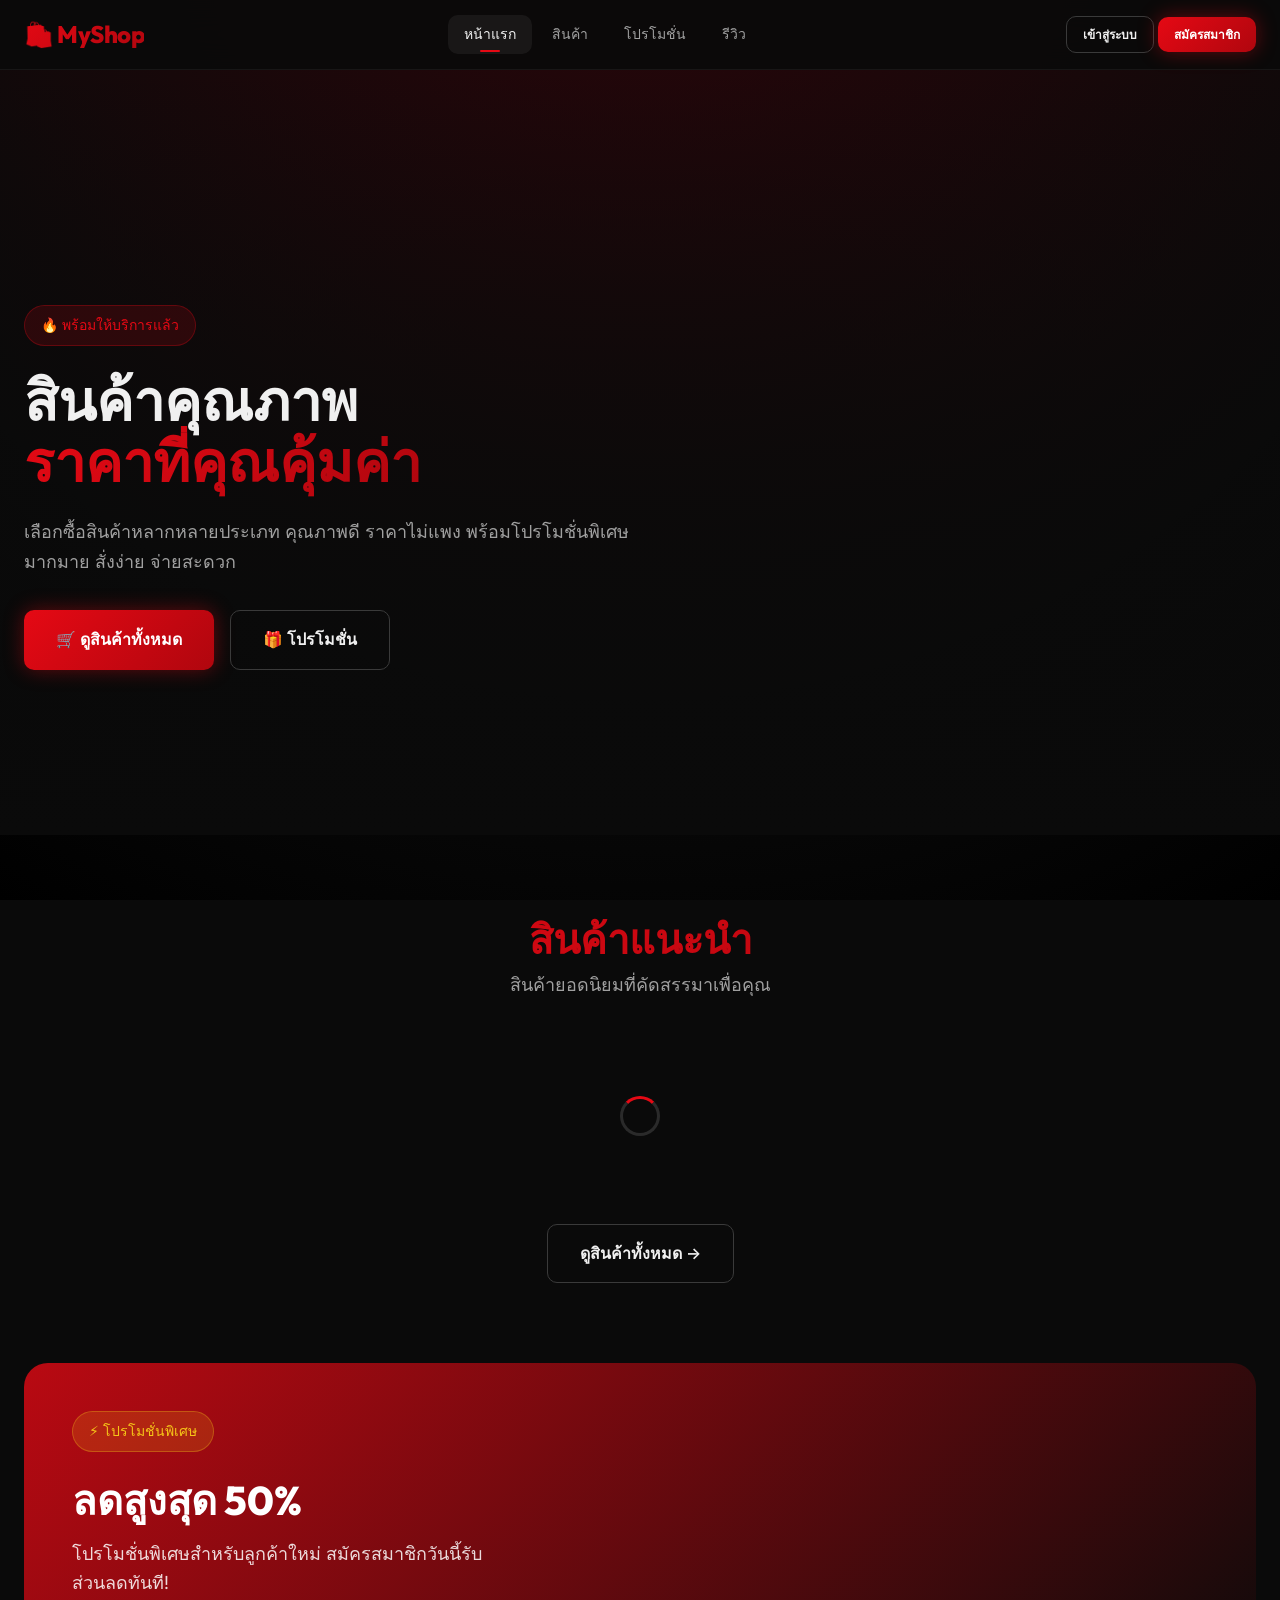
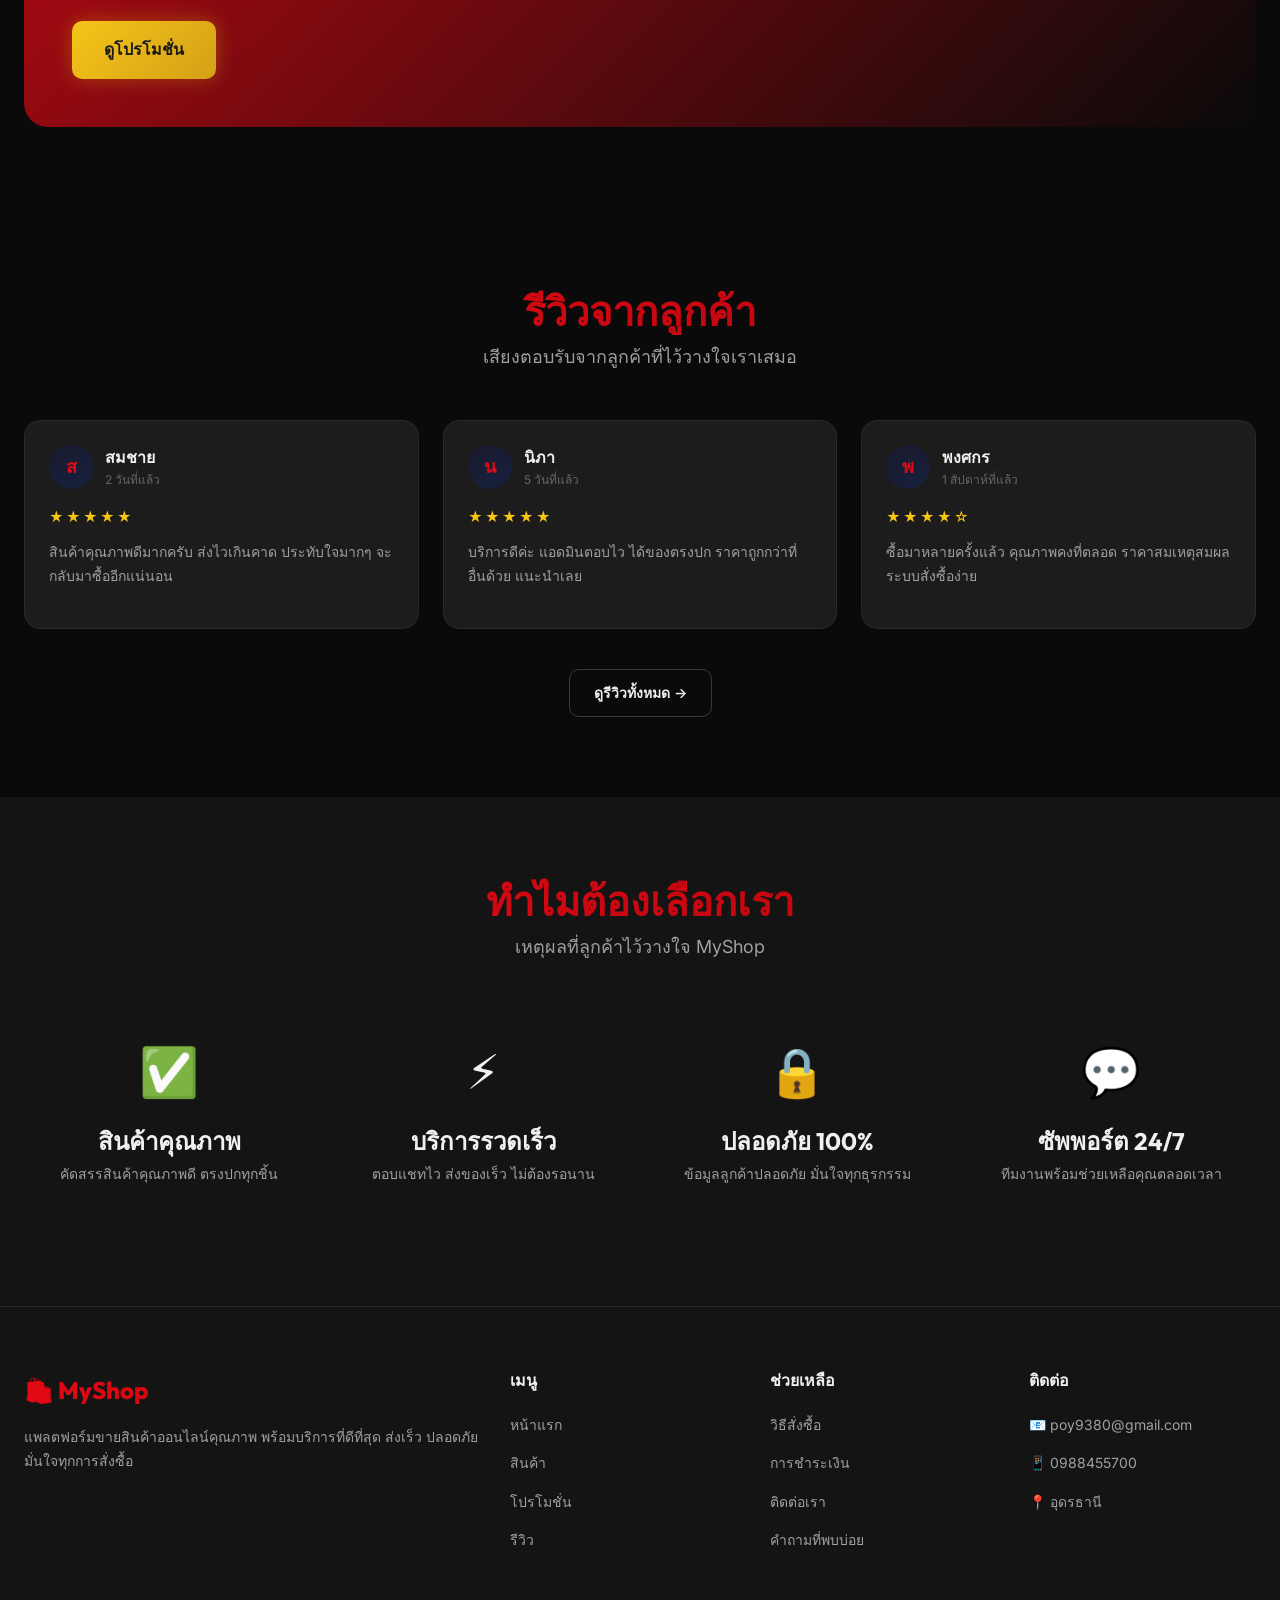
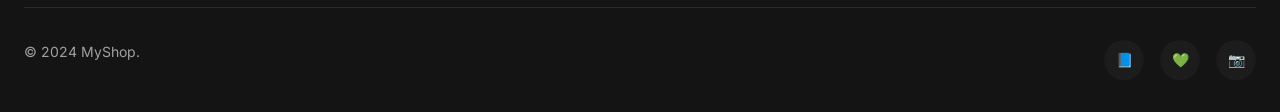
==== index.html @ 0abebddc "Add files via upload" ====
<!DOCTYPE html>
<html lang="th">

<head>
    <meta charset="UTF-8">
    <meta name="viewport" content="width=device-width, initial-scale=1.0">
    <meta name="description" content="MyShop - แพลตฟอร์มขายสินค้าออนไลน์คุณภาพ พร้อมบริการที่ดีที่สุด">
    <title>MyShop — หน้าแรก</title>
    <link rel="stylesheet" href="/css/variables.css">
    <link rel="stylesheet" href="/css/base.css">
    <link rel="stylesheet" href="/css/components.css">
    <link rel="icon"
        href="data:image/svg+xml,<svg xmlns='http://www.w3.org/2000/svg' viewBox='0 0 100 100'><text y='.9em' font-size='90'>🛍️</text></svg>">
</head>

<body>
    <div id="header-placeholder"></div>

    <main class="page-content">
        <!-- Hero Section -->
        <section class="hero">
            <div class="hero-bg">
                <img src="/images/hero-banner.webp" alt="Hero Banner" onerror="this.style.display='none'">
            </div>
            <div class="container">
                <div class="hero-content">
                    <div class="hero-badge">🔥 พร้อมให้บริการแล้ว</div>
                    <h1 class="hero-title">
                        สินค้าคุณภาพ<br>
                        <span>ราคาที่คุณคุ้มค่า</span>
                    </h1>
                    <p class="hero-description">
                        เลือกซื้อสินค้าหลากหลายประเภท คุณภาพดี ราคาไม่แพง พร้อมโปรโมชั่นพิเศษมากมาย สั่งง่าย จ่ายสะดวก
                    </p>
                    <div class="hero-actions">
                        <a href="/pages/products.html" class="btn btn-primary btn-lg">🛒 ดูสินค้าทั้งหมด</a>
                        <a href="/pages/promotions.html" class="btn btn-secondary btn-lg">🎁 โปรโมชั่น</a>
                    </div>
                </div>
            </div>
        </section>

        <!-- Featured Products -->
        <section class="section">
            <div class="container">
                <div class="text-center fade-in">
                    <h2 class="section-title">สินค้าแนะนำ</h2>
                    <p class="section-subtitle">สินค้ายอดนิยมที่คัดสรรมาเพื่อคุณ</p>
                </div>
                <div class="grid grid-3 fade-in" id="featured-products">
                    <div class="loader" style="grid-column: 1 / -1;">
                        <div class="spinner"></div>
                    </div>
                </div>
                <div class="text-center fade-in" style="margin-top: var(--space-10);">
                    <a href="/pages/products.html" class="btn btn-secondary btn-lg">ดูสินค้าทั้งหมด →</a>
                </div>
            </div>
        </section>

        <!-- Promo Banner -->
        <section class="section" style="padding-top: 0;">
            <div class="container fade-in">
                <div class="promo-banner">
                    <div class="promo-banner-bg">
                        <img src="/images/promo-banner.webp" alt="Promotion" onerror="this.style.display='none'">
                    </div>
                    <div class="promo-banner-content">
                        <div class="hero-badge"
                            style="background: rgba(245,197,24,0.15); border-color: rgba(245,197,24,0.3); color: var(--color-secondary);">
                            ⚡ โปรโมชั่นพิเศษ</div>
                        <h2 class="promo-banner-title">ลดสูงสุด 50%</h2>
                        <p class="promo-banner-text">โปรโมชั่นพิเศษสำหรับลูกค้าใหม่ สมัครสมาชิกวันนี้รับส่วนลดทันที!</p>
                        <a href="/pages/promotions.html" class="btn btn-gold btn-lg">ดูโปรโมชั่น</a>
                    </div>
                </div>
            </div>
        </section>

        <!-- Reviews Preview -->
        <section class="section">
            <div class="container">
                <div class="text-center fade-in">
                    <h2 class="section-title">รีวิวจากลูกค้า</h2>
                    <p class="section-subtitle">เสียงตอบรับจากลูกค้าที่ไว้วางใจเราเสมอ</p>
                </div>
                <div class="grid grid-3 fade-in">
                    <div class="review-card">
                        <div class="review-card-header">
                            <div class="review-card-avatar">ส</div>
                            <div>
                                <div class="review-card-name">สมชาย</div>
                                <div class="review-card-date">2 วันที่แล้ว</div>
                            </div>
                        </div>
                        <div class="review-card-stars">★★★★★</div>
                        <p class="review-card-text">สินค้าคุณภาพดีมากครับ ส่งไวเกินคาด ประทับใจมากๆ
                            จะกลับมาซื้ออีกแน่นอน</p>
                    </div>
                    <div class="review-card">
                        <div class="review-card-header">
                            <div class="review-card-avatar">น</div>
                            <div>
                                <div class="review-card-name">นิภา</div>
                                <div class="review-card-date">5 วันที่แล้ว</div>
                            </div>
                        </div>
                        <div class="review-card-stars">★★★★★</div>
                        <p class="review-card-text">บริการดีค่ะ แอดมินตอบไว ได้ของตรงปก ราคาถูกกว่าที่อื่นด้วย แนะนำเลย
                        </p>
                    </div>
                    <div class="review-card">
                        <div class="review-card-header">
                            <div class="review-card-avatar">พ</div>
                            <div>
                                <div class="review-card-name">พงศกร</div>
                                <div class="review-card-date">1 สัปดาห์ที่แล้ว</div>
                            </div>
                        </div>
                        <div class="review-card-stars">★★★★☆</div>
                        <p class="review-card-text">ซื้อมาหลายครั้งแล้ว คุณภาพคงที่ตลอด ราคาสมเหตุสมผล ระบบสั่งซื้อง่าย
                        </p>
                    </div>
                </div>
                <div class="text-center fade-in" style="margin-top: var(--space-10);">
                    <a href="/pages/reviews.html" class="btn btn-secondary">ดูรีวิวทั้งหมด →</a>
                </div>
            </div>
        </section>

        <!-- Features -->
        <section class="section" style="background: var(--color-bg-secondary);">
            <div class="container">
                <div class="text-center fade-in">
                    <h2 class="section-title">ทำไมต้องเลือกเรา</h2>
                    <p class="section-subtitle">เหตุผลที่ลูกค้าไว้วางใจ MyShop</p>
                </div>
                <div class="grid grid-4 fade-in">
                    <div style="text-align:center;padding:var(--space-6);">
                        <div style="font-size:48px;margin-bottom:var(--space-4);">✅</div>
                        <h4 style="margin-bottom:var(--space-2);">สินค้าคุณภาพ</h4>
                        <p style="font-size:var(--text-sm);">คัดสรรสินค้าคุณภาพดี ตรงปกทุกชิ้น</p>
                    </div>
                    <div style="text-align:center;padding:var(--space-6);">
                        <div style="font-size:48px;margin-bottom:var(--space-4);">⚡</div>
                        <h4 style="margin-bottom:var(--space-2);">บริการรวดเร็ว</h4>
                        <p style="font-size:var(--text-sm);">ตอบแชทไว ส่งของเร็ว ไม่ต้องรอนาน</p>
                    </div>
                    <div style="text-align:center;padding:var(--space-6);">
                        <div style="font-size:48px;margin-bottom:var(--space-4);">🔒</div>
                        <h4 style="margin-bottom:var(--space-2);">ปลอดภัย 100%</h4>
                        <p style="font-size:var(--text-sm);">ข้อมูลลูกค้าปลอดภัย มั่นใจทุกธุรกรรม</p>
                    </div>
                    <div style="text-align:center;padding:var(--space-6);">
                        <div style="font-size:48px;margin-bottom:var(--space-4);">💬</div>
                        <h4 style="margin-bottom:var(--space-2);">ซัพพอร์ต 24/7</h4>
                        <p style="font-size:var(--text-sm);">ทีมงานพร้อมช่วยเหลือคุณตลอดเวลา</p>
                    </div>
                </div>
            </div>
        </section>
    </main>

    <div id="footer-placeholder"></div>

    <!-- Firebase SDK -->
    <script src="https://www.gstatic.com/firebasejs/9.23.0/firebase-app-compat.js"></script>
    <script src="https://www.gstatic.com/firebasejs/9.23.0/firebase-auth-compat.js"></script>
    <script src="https://www.gstatic.com/firebasejs/9.23.0/firebase-firestore-compat.js"></script>

    <!-- App Scripts -->
    <script src="/js/firebase-config.js"></script>
    <script src="/js/main.js"></script>
    <script src="/js/auth.js"></script>
    <script src="/js/products.js"></script>
</body>

</html>
---- css/variables.css ----
/* ===== Design Tokens — Netflix-inspired Dark/Red Theme ===== */
:root {
    /* Primary Colors */
    --color-bg: #0a0a0a;
    --color-bg-secondary: #141414;
    --color-bg-card: #1a1a2e;
    --color-bg-card-hover: #222244;
    --color-surface: #1c1c1c;
    --color-surface-elevated: #252525;
    --color-border: #2a2a2a;
    --color-border-light: #3a3a3a;

    /* Accent Colors */
    --color-primary: #e50914;
    --color-primary-hover: #ff1a25;
    --color-primary-dark: #b0060e;
    --color-secondary: #f5c518;
    --color-secondary-hover: #ffd633;
    --color-accent: #00d4ff;
    --color-accent-hover: #33ddff;
    --color-success: #2ecc71;
    --color-warning: #f39c12;
    --color-danger: #e74c3c;
    --color-info: #3498db;

    /* Text Colors */
    --color-text: #f0f0f0;
    --color-text-secondary: #a0a0a0;
    --color-text-muted: #666;
    --color-text-on-primary: #ffffff;

    /* Backgrounds */
    --bg-cinematic: radial-gradient(circle at 50% -20%, #2b050a 0%, #0a0a0a 70%, #000000 100%);
    --bg-glass: rgba(20, 20, 20, 0.85);

    /* Gradients */
    --gradient-primary: linear-gradient(135deg, #e50914 0%, #b0060e 100%);
    --gradient-hero: linear-gradient(180deg, rgba(10, 10, 10, 0) 0%, rgba(10, 10, 10, 0.8) 60%, #0a0a0a 100%);
    --gradient-card: linear-gradient(145deg, #1a1a2e 0%, #16213e 100%);
    --gradient-gold: linear-gradient(135deg, #f5c518 0%, #d4a017 100%);
    --gradient-accent: linear-gradient(135deg, #00d4ff 0%, #0099cc 100%);
    --gradient-dark-overlay: linear-gradient(180deg, transparent 0%, rgba(0, 0, 0, 0.9) 100%);

    /* Typography */
    --font-primary: 'Inter', 'Segoe UI', system-ui, -apple-system, sans-serif;
    --font-display: 'Outfit', 'Inter', sans-serif;
    --font-mono: 'JetBrains Mono', 'Fira Code', monospace;

    --text-xs: 0.75rem;
    --text-sm: 0.875rem;
    --text-base: 1rem;
    --text-lg: 1.125rem;
    --text-xl: 1.25rem;
    --text-2xl: 1.5rem;
    --text-3xl: 2rem;
    --text-4xl: 2.5rem;
    --text-5xl: 3.5rem;

    --font-light: 300;
    --font-regular: 400;
    --font-medium: 500;
    --font-semibold: 600;
    --font-bold: 700;
    --font-extrabold: 800;

    /* Spacing */
    --space-1: 0.25rem;
    --space-2: 0.5rem;
    --space-3: 0.75rem;
    --space-4: 1rem;
    --space-5: 1.25rem;
    --space-6: 1.5rem;
    --space-8: 2rem;
    --space-10: 2.5rem;
    --space-12: 3rem;
    --space-16: 4rem;
    --space-20: 5rem;
    --space-24: 6rem;

    /* Border Radius */
    --radius-sm: 6px;
    --radius-md: 10px;
    --radius-lg: 16px;
    --radius-xl: 24px;
    --radius-full: 50%;
    --radius-pill: 9999px;

    /* Shadows */
    --shadow-sm: 0 2px 4px rgba(0, 0, 0, 0.3);
    --shadow-md: 0 4px 12px rgba(0, 0, 0, 0.4);
    --shadow-lg: 0 8px 30px rgba(0, 0, 0, 0.5);
    --shadow-xl: 0 12px 50px rgba(0, 0, 0, 0.6);
    --shadow-glow-red: 0 0 20px rgba(229, 9, 20, 0.4);
    --shadow-glow-gold: 0 0 20px rgba(245, 197, 24, 0.3);
    --shadow-glow-accent: 0 0 20px rgba(0, 212, 255, 0.3);
    --shadow-card: 0 4px 20px rgba(0, 0, 0, 0.4), 0 0 0 1px rgba(255, 255, 255, 0.05);

    /* Transitions */
    --transition-fast: 150ms ease;
    --transition-base: 250ms ease;
    --transition-slow: 400ms ease;
    --transition-spring: 300ms cubic-bezier(0.34, 1.56, 0.64, 1);

    /* Z-index */
    --z-dropdown: 100;
    --z-header: 200;
    --z-modal-backdrop: 300;
    --z-modal: 400;
    --z-toast: 500;

    /* Container */
    --container-max: 1280px;
    --container-padding: var(--space-6);

    /* Header */
    --header-height: 70px;
}
---- css/base.css ----
/* ===== Google Fonts ===== */
@import url('https://fonts.googleapis.com/css2?family=Inter:wght@300;400;500;600;700;800&family=Outfit:wght@400;500;600;700;800&display=swap');

/* ===== CSS Reset ===== */
*,
*::before,
*::after {
    margin: 0;
    padding: 0;
    box-sizing: border-box;
}

html {
    scroll-behavior: smooth;
    -webkit-text-size-adjust: 100%;
}

body {
    font-family: var(--font-primary);
    font-size: var(--text-base);
    font-weight: var(--font-regular);
    line-height: 1.6;
    color: var(--color-text);
    background-color: var(--color-bg);
    background-image: var(--bg-cinematic);
    background-attachment: fixed;
    background-size: cover;
    background-repeat: no-repeat;
    min-height: 100vh;
    overflow-x: hidden;
    -webkit-font-smoothing: antialiased;
    -moz-osx-font-smoothing: grayscale;
}

/* ===== Typography ===== */
h1,
h2,
h3,
h4,
h5,
h6 {
    font-family: var(--font-display);
    font-weight: var(--font-bold);
    line-height: 1.2;
    color: var(--color-text);
}

h1 {
    font-size: var(--text-5xl);
}

h2 {
    font-size: var(--text-4xl);
}

h3 {
    font-size: var(--text-3xl);
}

h4 {
    font-size: var(--text-2xl);
}

h5 {
    font-size: var(--text-xl);
}

h6 {
    font-size: var(--text-lg);
}

p {
    margin-bottom: var(--space-4);
    color: var(--color-text-secondary);
}

a {
    color: var(--color-primary);
    text-decoration: none;
    transition: color var(--transition-fast);
}

a:hover {
    color: var(--color-primary-hover);
}

img {
    max-width: 100%;
    height: auto;
    display: block;
}

ul,
ol {
    list-style: none;
}

button,
input,
select,
textarea {
    font-family: inherit;
    font-size: inherit;
    color: inherit;
    outline: none;
}

button {
    cursor: pointer;
    border: none;
    background: none;
}

/* ===== Container ===== */
.container {
    width: 100%;
    max-width: var(--container-max);
    margin: 0 auto;
    padding: 0 var(--container-padding);
}

/* ===== Grid ===== */
.grid {
    display: grid;
    gap: var(--space-6);
}

.grid-2 {
    grid-template-columns: repeat(2, 1fr);
}

.grid-3 {
    grid-template-columns: repeat(3, 1fr);
}

.grid-4 {
    grid-template-columns: repeat(4, 1fr);
}

/* ===== Flex ===== */
.flex {
    display: flex;
}

.flex-col {
    flex-direction: column;
}

.flex-wrap {
    flex-wrap: wrap;
}

.items-center {
    align-items: center;
}

.justify-center {
    justify-content: center;
}

.justify-between {
    justify-content: space-between;
}

.gap-2 {
    gap: var(--space-2);
}

.gap-4 {
    gap: var(--space-4);
}

.gap-6 {
    gap: var(--space-6);
}

.gap-8 {
    gap: var(--space-8);
}

/* ===== Section ===== */
.section {
    padding: var(--space-20) 0;
}

.section-title {
    font-size: var(--text-4xl);
    font-weight: var(--font-extrabold);
    margin-bottom: var(--space-2);
    background: var(--gradient-primary);
    -webkit-background-clip: text;
    -webkit-text-fill-color: transparent;
    background-clip: text;
}

.section-subtitle {
    font-size: var(--text-lg);
    color: var(--color-text-secondary);
    margin-bottom: var(--space-12);
}

/* ===== Form Elements ===== */
.form-group {
    margin-bottom: var(--space-5);
}

.form-label {
    display: block;
    margin-bottom: var(--space-2);
    font-weight: var(--font-medium);
    color: var(--color-text-secondary);
    font-size: var(--text-sm);
    text-transform: uppercase;
    letter-spacing: 0.5px;
}

.form-input,
.form-textarea,
.form-select {
    width: 100%;
    padding: var(--space-3) var(--space-4);
    background: var(--color-surface);
    border: 1px solid var(--color-border);
    border-radius: var(--radius-md);
    color: var(--color-text);
    font-size: var(--text-base);
    transition: border-color var(--transition-fast), box-shadow var(--transition-fast);
}

.form-input:focus,
.form-textarea:focus,
.form-select:focus {
    border-color: var(--color-primary);
    box-shadow: 0 0 0 3px rgba(229, 9, 20, 0.15);
}

.form-input::placeholder,
.form-textarea::placeholder {
    color: var(--color-text-muted);
}

.form-textarea {
    min-height: 120px;
    resize: vertical;
}

/* ===== Modal ===== */
.modal-backdrop {
    position: fixed;
    top: 0;
    left: 0;
    width: 100%;
    height: 100%;
    background: rgba(0, 0, 0, 0.7);
    backdrop-filter: blur(5px);
    z-index: var(--z-modal-backdrop);
    opacity: 0;
    visibility: hidden;
    transition: opacity var(--transition-base), visibility var(--transition-base);
}

.modal-backdrop.active {
    opacity: 1;
    visibility: visible;
}

.modal {
    position: fixed;
    top: 50%;
    left: 50%;
    transform: translate(-50%, -50%) scale(0.9);
    background: var(--color-bg-secondary);
    border-radius: var(--radius-lg);
    border: 1px solid var(--color-border);
    padding: var(--space-8);
    z-index: var(--z-modal);
    width: 90%;
    max-width: 480px;
    max-height: 90vh;
    overflow-y: auto;
    opacity: 0;
    visibility: hidden;
    transition: opacity var(--transition-base), visibility var(--transition-base), transform var(--transition-spring);
}

.modal.active {
    opacity: 1;
    visibility: visible;
    transform: translate(-50%, -50%) scale(1);
}

.modal-header {
    display: flex;
    justify-content: space-between;
    align-items: center;
    margin-bottom: var(--space-6);
}

.modal-title {
    font-size: var(--text-2xl);
    font-weight: var(--font-bold);
}

.modal-close {
    width: 36px;
    height: 36px;
    display: flex;
    align-items: center;
    justify-content: center;
    border-radius: var(--radius-full);
    color: var(--color-text-secondary);
    transition: background var(--transition-fast), color var(--transition-fast);
    font-size: var(--text-xl);
}

.modal-close:hover {
    background: var(--color-surface);
    color: var(--color-text);
}

/* ===== Toast Notification ===== */
.toast-container {
    position: fixed;
    top: calc(var(--header-height) + var(--space-4));
    right: var(--space-4);
    z-index: var(--z-toast);
    display: flex;
    flex-direction: column;
    gap: var(--space-3);
}

.toast {
    padding: var(--space-4) var(--space-6);
    border-radius: var(--radius-md);
    background: var(--color-surface-elevated);
    border: 1px solid var(--color-border);
    color: var(--color-text);
    font-size: var(--text-sm);
    box-shadow: var(--shadow-lg);
    animation: toast-in 0.3s var(--transition-spring) forwards;
    min-width: 280px;
    max-width: 400px;
}

.toast.success {
    border-left: 4px solid var(--color-success);
}

.toast.error {
    border-left: 4px solid var(--color-danger);
}

.toast.warning {
    border-left: 4px solid var(--color-warning);
}

.toast.info {
    border-left: 4px solid var(--color-info);
}

.toast.removing {
    animation: toast-out 0.3s ease forwards;
}

@keyframes toast-in {
    from {
        opacity: 0;
        transform: translateX(100%);
    }

    to {
        opacity: 1;
        transform: translateX(0);
    }
}

@keyframes toast-out {
    from {
        opacity: 1;
        transform: translateX(0);
    }

    to {
        opacity: 0;
        transform: translateX(100%);
    }
}

/* ===== Scrollbar ===== */
::-webkit-scrollbar {
    width: 8px;
}

::-webkit-scrollbar-track {
    background: var(--color-bg);
}

::-webkit-scrollbar-thumb {
    background: var(--color-border-light);
    border-radius: var(--radius-pill);
}

::-webkit-scrollbar-thumb:hover {
    background: var(--color-text-muted);
}

/* ===== Loader ===== */
.loader {
    display: flex;
    align-items: center;
    justify-content: center;
    padding: var(--space-12);
}

.spinner {
    width: 40px;
    height: 40px;
    border: 3px solid var(--color-border);
    border-top-color: var(--color-primary);
    border-radius: 50%;
    animation: spin 0.8s linear infinite;
}

@keyframes spin {
    to {
        transform: rotate(360deg);
    }
}

/* ===== Animations ===== */
.fade-in {
    opacity: 0;
    transform: translateY(20px);
    transition: opacity 0.6s ease, transform 0.6s ease;
}

.fade-in.visible {
    opacity: 1;
    transform: translateY(0);
}

/* ===== Responsive ===== */
@media (max-width: 1024px) {
    .grid-4 {
        grid-template-columns: repeat(2, 1fr);
    }

    .grid-3 {
        grid-template-columns: repeat(2, 1fr);
    }

    h1 {
        font-size: var(--text-4xl);
    }

    h2 {
        font-size: var(--text-3xl);
    }
}

@media (max-width: 768px) {
    :root {
        --container-padding: var(--space-4);
        --header-height: 60px;
    }

    .grid-4,
    .grid-3,
    .grid-2 {
        grid-template-columns: 1fr;
    }

    h1 {
        font-size: var(--text-3xl);
    }

    h2 {
        font-size: var(--text-2xl);
    }

    .section {
        padding: var(--space-12) 0;
    }

    .section-title {
        font-size: var(--text-3xl);
    }
}

@media (max-width: 480px) {
    h1 {
        font-size: var(--text-2xl);
    }

    .modal {
        padding: var(--space-6);
    }
}

/* ===== Page Content Offset for Fixed Header ===== */
.page-content {
    padding-top: var(--header-height);
}

/* ===== Text Utilities ===== */
.text-center {
    text-align: center;
}

.text-primary {
    color: var(--color-primary);
}

.text-gold {
    color: var(--color-secondary);
}

.text-muted {
    color: var(--color-text-muted);
}

.text-sm {
    font-size: var(--text-sm);
}

/* ===== Visibility ===== */
.hidden {
    display: none !important;
}

.sr-only {
    position: absolute;
    width: 1px;
    height: 1px;
    padding: 0;
    margin: -1px;
    overflow: hidden;
    clip: rect(0, 0, 0, 0);
    border: 0;
}
---- css/components.css ----
/* ===== Header / Navbar ===== */
.header {
    position: fixed;
    top: 0;
    left: 0;
    right: 0;
    height: var(--header-height);
    background: rgba(10, 10, 10, 0.92);
    backdrop-filter: blur(20px);
    border-bottom: 1px solid rgba(255, 255, 255, 0.05);
    z-index: var(--z-header);
    transition: background var(--transition-base);
}

.header.scrolled {
    background: rgba(10, 10, 10, 0.98);
    box-shadow: var(--shadow-lg);
}

.header .container {
    display: flex;
    align-items: center;
    justify-content: space-between;
    height: 100%;
}

.header-logo {
    font-family: var(--font-display);
    font-size: var(--text-2xl);
    font-weight: var(--font-extrabold);
    background: var(--gradient-primary);
    -webkit-background-clip: text;
    -webkit-text-fill-color: transparent;
    background-clip: text;
    letter-spacing: -0.5px;
}

.header-nav {
    display: flex;
    align-items: center;
    gap: var(--space-1);
}

.header-nav a {
    position: relative;
    padding: var(--space-2) var(--space-4);
    color: var(--color-text-secondary);
    font-weight: var(--font-medium);
    font-size: var(--text-sm);
    border-radius: var(--radius-md);
    transition: color var(--transition-fast), background var(--transition-fast);
}

.header-nav a:hover,
.header-nav a.active {
    color: var(--color-text);
    background: rgba(255, 255, 255, 0.06);
}

.header-nav a.active::after {
    content: '';
    position: absolute;
    bottom: 2px;
    left: 50%;
    transform: translateX(-50%);
    width: 20px;
    height: 2px;
    background: var(--color-primary);
    border-radius: var(--radius-pill);
}

.header-actions {
    display: flex;
    align-items: center;
    gap: var(--space-3);
}

.header-user {
    display: flex;
    align-items: center;
    gap: var(--space-3);
    padding: var(--space-2) var(--space-3);
    border-radius: var(--radius-md);
    cursor: pointer;
    transition: background var(--transition-fast);
}

.header-user:hover {
    background: rgba(255, 255, 255, 0.06);
}

.header-user-avatar {
    width: 32px;
    height: 32px;
    border-radius: var(--radius-full);
    background: var(--gradient-primary);
    display: flex;
    align-items: center;
    justify-content: center;
    font-weight: var(--font-bold);
    font-size: var(--text-sm);
    color: white;
}

.header-user-name {
    font-size: var(--text-sm);
    font-weight: var(--font-medium);
    max-width: 120px;
    overflow: hidden;
    text-overflow: ellipsis;
    white-space: nowrap;
}

/* Mobile Nav Toggle */
.nav-toggle {
    display: none;
    flex-direction: column;
    gap: 5px;
    padding: var(--space-2);
    cursor: pointer;
}

.nav-toggle span {
    width: 24px;
    height: 2px;
    background: var(--color-text);
    border-radius: 2px;
    transition: transform var(--transition-base), opacity var(--transition-fast);
}

.nav-toggle.active span:nth-child(1) {
    transform: rotate(45deg) translate(5px, 5px);
}

.nav-toggle.active span:nth-child(2) {
    opacity: 0;
}

.nav-toggle.active span:nth-child(3) {
    transform: rotate(-45deg) translate(5px, -5px);
}

@media (max-width: 768px) {
    .nav-toggle {
        display: flex;
    }

    .header-nav {
        position: fixed;
        top: var(--header-height);
        left: 0;
        right: 0;
        background: rgba(10, 10, 10, 0.98);
        backdrop-filter: blur(20px);
        flex-direction: column;
        padding: var(--space-4);
        border-bottom: 1px solid var(--color-border);
        transform: translateY(-100%);
        opacity: 0;
        visibility: hidden;
        transition: transform var(--transition-base), opacity var(--transition-base), visibility var(--transition-base);
    }

    .header-nav.active {
        transform: translateY(0);
        opacity: 1;
        visibility: visible;
    }

    .header-nav a {
        width: 100%;
        padding: var(--space-3) var(--space-4);
        font-size: var(--text-base);
    }

    .header-user-name {
        display: none;
    }
}

/* ===== Buttons ===== */
.btn {
    display: inline-flex;
    align-items: center;
    justify-content: center;
    gap: var(--space-2);
    padding: var(--space-3) var(--space-6);
    font-weight: var(--font-semibold);
    font-size: var(--text-sm);
    border-radius: var(--radius-md);
    transition: all var(--transition-fast);
    white-space: nowrap;
    position: relative;
    overflow: hidden;
}

.btn::after {
    content: '';
    position: absolute;
    inset: 0;
    background: rgba(255, 255, 255, 0);
    transition: background var(--transition-fast);
}

.btn:hover::after {
    background: rgba(255, 255, 255, 0.1);
}

.btn:active {
    transform: scale(0.97);
}

.btn-primary {
    background: var(--gradient-primary);
    color: var(--color-text-on-primary);
    box-shadow: var(--shadow-glow-red);
}

.btn-primary:hover {
    box-shadow: 0 0 30px rgba(229, 9, 20, 0.6);
}

.btn-secondary {
    background: transparent;
    color: var(--color-text);
    border: 1px solid var(--color-border-light);
}

.btn-secondary:hover {
    border-color: var(--color-text-secondary);
}

.btn-gold {
    background: var(--gradient-gold);
    color: #1a1a1a;
    box-shadow: var(--shadow-glow-gold);
}

.btn-accent {
    background: var(--gradient-accent);
    color: #1a1a1a;
}

.btn-danger {
    background: var(--color-danger);
    color: white;
}

.btn-sm {
    padding: var(--space-2) var(--space-4);
    font-size: var(--text-xs);
}

.btn-lg {
    padding: var(--space-4) var(--space-8);
    font-size: var(--text-base);
}

.btn-block {
    width: 100%;
}

.btn:disabled {
    opacity: 0.5;
    cursor: not-allowed;
}

/* ===== Hero Section ===== */
.hero {
    position: relative;
    min-height: 85vh;
    display: flex;
    align-items: center;
    overflow: hidden;
}

.hero-bg {
    position: absolute;
    inset: 0;
    z-index: 0;
}

.hero-bg img {
    width: 100%;
    height: 100%;
    object-fit: cover;
}

.hero-bg::after {
    content: '';
    position: absolute;
    inset: 0;
    background: var(--gradient-hero);
}

.hero-content {
    position: relative;
    z-index: 1;
    max-width: 650px;
    padding-top: var(--header-height);
}

.hero-badge {
    display: inline-flex;
    align-items: center;
    gap: var(--space-2);
    padding: var(--space-2) var(--space-4);
    background: rgba(229, 9, 20, 0.15);
    border: 1px solid rgba(229, 9, 20, 0.3);
    border-radius: var(--radius-pill);
    color: var(--color-primary);
    font-size: var(--text-sm);
    font-weight: var(--font-medium);
    margin-bottom: var(--space-6);
}

.hero-title {
    font-size: var(--text-5xl);
    font-weight: var(--font-extrabold);
    line-height: 1.1;
    margin-bottom: var(--space-6);
}

.hero-title span {
    background: var(--gradient-primary);
    -webkit-background-clip: text;
    -webkit-text-fill-color: transparent;
    background-clip: text;
}

.hero-description {
    font-size: var(--text-lg);
    color: var(--color-text-secondary);
    margin-bottom: var(--space-8);
    line-height: 1.7;
}

.hero-actions {
    display: flex;
    gap: var(--space-4);
    flex-wrap: wrap;
}

/* ===== Product Card ===== */
.product-card {
    background: var(--gradient-card);
    border-radius: var(--radius-lg);
    border: 1px solid rgba(255, 255, 255, 0.05);
    overflow: hidden;
    transition: transform var(--transition-base), box-shadow var(--transition-base);
    cursor: pointer;
}

.product-card:hover {
    transform: translateY(-8px);
    box-shadow: var(--shadow-xl), 0 0 30px rgba(229, 9, 20, 0.15);
}

.product-card-image {
    position: relative;
    width: 100%;
    height: 220px;
    overflow: hidden;
}

.product-card-image img {
    width: 100%;
    height: 100%;
    object-fit: cover;
    transition: transform var(--transition-slow);
}

.product-card:hover .product-card-image img {
    transform: scale(1.08);
}

.product-card-badge {
    position: absolute;
    top: var(--space-3);
    right: var(--space-3);
    padding: var(--space-1) var(--space-3);
    background: var(--color-primary);
    color: white;
    font-size: var(--text-xs);
    font-weight: var(--font-bold);
    border-radius: var(--radius-pill);
}

.product-card-body {
    padding: var(--space-5);
}

.product-card-title {
    font-size: var(--text-lg);
    font-weight: var(--font-bold);
    margin-bottom: var(--space-2);
    color: var(--color-text);
}

.product-card-description {
    font-size: var(--text-sm);
    color: var(--color-text-secondary);
    margin-bottom: var(--space-4);
    display: -webkit-box;
    -webkit-line-clamp: 2;
    -webkit-box-orient: vertical;
    overflow: hidden;
    line-clamp: 2;
}

.product-card-footer {
    display: flex;
    justify-content: space-between;
    align-items: center;
}

.product-card-price {
    font-size: var(--text-2xl);
    font-weight: var(--font-extrabold);
    background: var(--gradient-gold);
    -webkit-background-clip: text;
    -webkit-text-fill-color: transparent;
    background-clip: text;
}

.product-card-price .currency {
    font-size: var(--text-sm);
    font-weight: var(--font-medium);
}

/* ===== Promo Banner ===== */
.promo-banner {
    position: relative;
    border-radius: var(--radius-xl);
    overflow: hidden;
    min-height: 350px;
    display: flex;
    align-items: center;
}

.promo-banner-bg {
    position: absolute;
    inset: 0;
}

.promo-banner-bg img {
    width: 100%;
    height: 100%;
    object-fit: cover;
}

.promo-banner-bg::after {
    content: '';
    position: absolute;
    inset: 0;
    background: linear-gradient(135deg, rgba(229, 9, 20, 0.8) 0%, rgba(10, 10, 10, 0.6) 100%);
}

.promo-banner-content {
    position: relative;
    z-index: 1;
    padding: var(--space-12);
    max-width: 550px;
}

.promo-banner-title {
    font-size: var(--text-4xl);
    font-weight: var(--font-extrabold);
    margin-bottom: var(--space-4);
    color: white;
}

.promo-banner-text {
    font-size: var(--text-lg);
    color: rgba(255, 255, 255, 0.85);
    margin-bottom: var(--space-6);
}

/* ===== Review Card ===== */
.review-card {
    background: var(--color-surface);
    border-radius: var(--radius-lg);
    border: 1px solid var(--color-border);
    padding: var(--space-6);
    transition: transform var(--transition-base), box-shadow var(--transition-base);
}

.review-card:hover {
    transform: translateY(-4px);
    box-shadow: var(--shadow-md);
}

.review-card-header {
    display: flex;
    align-items: center;
    gap: var(--space-3);
    margin-bottom: var(--space-4);
}

.review-card-avatar {
    width: 44px;
    height: 44px;
    border-radius: var(--radius-full);
    background: var(--gradient-card);
    display: flex;
    align-items: center;
    justify-content: center;
    font-weight: var(--font-bold);
    font-size: var(--text-lg);
    color: var(--color-primary);
}

.review-card-name {
    font-weight: var(--font-semibold);
    font-size: var(--text-base);
}

.review-card-date {
    font-size: var(--text-xs);
    color: var(--color-text-muted);
}

.review-card-stars {
    color: var(--color-secondary);
    font-size: var(--text-sm);
    margin-bottom: var(--space-3);
    letter-spacing: 2px;
}

.review-card-text {
    font-size: var(--text-sm);
    color: var(--color-text-secondary);
    line-height: 1.7;
}

/* ===== Badge ===== */
.badge {
    display: inline-flex;
    align-items: center;
    padding: var(--space-1) var(--space-3);
    font-size: var(--text-xs);
    font-weight: var(--font-semibold);
    border-radius: var(--radius-pill);
    text-transform: uppercase;
    letter-spacing: 0.5px;
}

.badge-primary {
    background: rgba(229, 9, 20, 0.15);
    color: var(--color-primary);
}

.badge-success {
    background: rgba(46, 204, 113, 0.15);
    color: var(--color-success);
}

.badge-warning {
    background: rgba(243, 156, 18, 0.15);
    color: var(--color-warning);
}

.badge-danger {
    background: rgba(231, 76, 60, 0.15);
    color: var(--color-danger);
}

.badge-info {
    background: rgba(52, 152, 219, 0.15);
    color: var(--color-info);
}

/* ===== Footer ===== */
.footer {
    background: var(--color-bg-secondary);
    border-top: 1px solid var(--color-border);
    padding: var(--space-16) 0 var(--space-8);
}

.footer-grid {
    display: grid;
    grid-template-columns: 2fr 1fr 1fr 1fr;
    gap: var(--space-8);
    margin-bottom: var(--space-12);
}

.footer-brand {
    font-family: var(--font-display);
    font-size: var(--text-2xl);
    font-weight: var(--font-extrabold);
    background: var(--gradient-primary);
    -webkit-background-clip: text;
    -webkit-text-fill-color: transparent;
    background-clip: text;
    margin-bottom: var(--space-4);
}

.footer-description {
    font-size: var(--text-sm);
    color: var(--color-text-secondary);
    line-height: 1.7;
}

.footer-title {
    font-size: var(--text-base);
    font-weight: var(--font-bold);
    margin-bottom: var(--space-4);
    color: var(--color-text);
}

.footer-links a {
    display: block;
    padding: var(--space-2) 0;
    color: var(--color-text-secondary);
    font-size: var(--text-sm);
    transition: color var(--transition-fast), padding-left var(--transition-fast);
}

.footer-links a:hover {
    color: var(--color-primary);
    padding-left: var(--space-2);
}

.footer-bottom {
    border-top: 1px solid var(--color-border);
    padding-top: var(--space-8);
    display: flex;
    justify-content: space-between;
    align-items: center;
    color: var(--color-text-muted);
    font-size: var(--text-sm);
}

.footer-social {
    display: flex;
    gap: var(--space-4);
}

.footer-social a {
    width: 40px;
    height: 40px;
    display: flex;
    align-items: center;
    justify-content: center;
    border-radius: var(--radius-full);
    background: var(--color-surface);
    color: var(--color-text-secondary);
    transition: background var(--transition-fast), color var(--transition-fast), transform var(--transition-fast);
}

.footer-social a:hover {
    background: var(--color-primary);
    color: white;
    transform: translateY(-3px);
}

@media (max-width: 768px) {
    .footer-grid {
        grid-template-columns: 1fr 1fr;
    }

    .footer-bottom {
        flex-direction: column;
        gap: var(--space-4);
    }
}

@media (max-width: 480px) {
    .footer-grid {
        grid-template-columns: 1fr;
    }
}

/* ===== Admin Layout ===== */
.admin-layout {
    display: flex;
    min-height: 100vh;
    padding-top: var(--header-height);
}

.admin-sidebar {
    width: 280px;
    background: var(--color-bg-secondary);
    border-right: 1px solid var(--color-border);
    padding: var(--space-6);
    position: fixed;
    top: var(--header-height);
    bottom: 0;
    left: 0;
    overflow-y: auto;
}

.admin-sidebar-item {
    display: flex;
    align-items: center;
    gap: var(--space-3);
    padding: var(--space-3) var(--space-4);
    border-radius: var(--radius-md);
    color: var(--color-text-secondary);
    font-weight: var(--font-medium);
    font-size: var(--text-sm);
    cursor: pointer;
    transition: all var(--transition-fast);
    margin-bottom: var(--space-1);
}

.admin-sidebar-item:hover,
.admin-sidebar-item.active {
    background: rgba(229, 9, 20, 0.1);
    color: var(--color-primary);
}

.admin-sidebar-item .icon {
    font-size: var(--text-lg);
    width: 24px;
    text-align: center;
}

.admin-main {
    flex: 1;
    margin-left: 280px;
    padding: var(--space-8);
}

.admin-panel {
    background: var(--color-surface);
    border-radius: var(--radius-lg);
    border: 1px solid var(--color-border);
    padding: var(--space-6);
    margin-bottom: var(--space-6);
}

.admin-panel-title {
    font-size: var(--text-xl);
    font-weight: var(--font-bold);
    margin-bottom: var(--space-6);
    padding-bottom: var(--space-4);
    border-bottom: 1px solid var(--color-border);
}

/* Admin Table */
.admin-table {
    width: 100%;
    border-collapse: collapse;
}

.admin-table th,
.admin-table td {
    padding: var(--space-3) var(--space-4);
    text-align: left;
    border-bottom: 1px solid var(--color-border);
}

.admin-table th {
    font-size: var(--text-xs);
    text-transform: uppercase;
    letter-spacing: 1px;
    color: var(--color-text-muted);
    font-weight: var(--font-semibold);
}

.admin-table td {
    font-size: var(--text-sm);
    color: var(--color-text-secondary);
}

.admin-table tr:hover td {
    background: rgba(255, 255, 255, 0.02);
}

.admin-table-img {
    width: 50px;
    height: 50px;
    object-fit: cover;
    border-radius: var(--radius-sm);
}

/* ===== Order Card ===== */
.order-card {
    background: var(--color-surface);
    border-radius: var(--radius-md);
    border: 1px solid var(--color-border);
    padding: var(--space-4) var(--space-5);
    display: flex;
    align-items: center;
    justify-content: space-between;
    margin-bottom: var(--space-3);
    transition: border-color var(--transition-fast);
}

.order-card:hover {
    border-color: var(--color-primary);
}

.order-card-info {
    flex: 1;
}

.order-card-title {
    font-weight: var(--font-semibold);
    margin-bottom: var(--space-1);
}

.order-card-detail {
    font-size: var(--text-sm);
    color: var(--color-text-secondary);
}

.order-card-price {
    font-weight: var(--font-bold);
    color: var(--color-secondary);
    margin-right: var(--space-4);
}

.order-card-menu {
    padding: var(--space-2);
    cursor: pointer;
    font-size: var(--text-xl);
    color: var(--color-text-muted);
    transition: color var(--transition-fast);
    border-radius: var(--radius-sm);
}

.order-card-menu:hover {
    color: var(--color-text);
    background: rgba(255, 255, 255, 0.05);
}

/* ===== Payment Section ===== */
.payment-section {
    max-width: 600px;
    margin: 0 auto;
}

.payment-qr {
    background: white;
    border-radius: var(--radius-lg);
    padding: var(--space-6);
    text-align: center;
    margin-bottom: var(--space-6);
}

.payment-qr img {
    max-width: 280px;
    margin: 0 auto var(--space-4);
}

.payment-bank {
    background: var(--color-surface);
    border-radius: var(--radius-md);
    border: 1px solid var(--color-border);
    padding: var(--space-5);
}

.payment-bank-label {
    font-size: var(--text-sm);
    color: var(--color-text-muted);
    margin-bottom: var(--space-1);
}

.payment-bank-number {
    font-size: var(--text-2xl);
    font-weight: var(--font-bold);
    font-family: var(--font-mono);
    color: var(--color-secondary);
    letter-spacing: 2px;
}

/* ===== Tabs ===== */
.tabs {
    display: flex;
    gap: var(--space-1);
    margin-bottom: var(--space-6);
    border-bottom: 1px solid var(--color-border);
}

.tab {
    padding: var(--space-3) var(--space-5);
    font-weight: var(--font-medium);
    font-size: var(--text-sm);
    color: var(--color-text-muted);
    border-bottom: 2px solid transparent;
    transition: color var(--transition-fast), border-color var(--transition-fast);
    cursor: pointer;
}

.tab:hover {
    color: var(--color-text-secondary);
}

.tab.active {
    color: var(--color-primary);
    border-bottom-color: var(--color-primary);
}

/* ===== Empty State ===== */
.empty-state {
    text-align: center;
    padding: var(--space-16);
    color: var(--color-text-muted);
}

.empty-state-icon {
    font-size: 64px;
    margin-bottom: var(--space-4);
    opacity: 0.3;
}

.empty-state-title {
    font-size: var(--text-xl);
    font-weight: var(--font-semibold);
    margin-bottom: var(--space-2);
}

.empty-state-text {
    font-size: var(--text-sm);
    color: var(--color-text-muted);
}

/* ===== Image Upload ===== */
.image-upload {
    border: 2px dashed var(--color-border-light);
    border-radius: var(--radius-lg);
    padding: var(--space-8);
    text-align: center;
    cursor: pointer;
    transition: border-color var(--transition-fast), background var(--transition-fast);
}

.image-upload:hover {
    border-color: var(--color-primary);
    background: rgba(229, 9, 20, 0.03);
}

.image-upload-icon {
    font-size: 48px;
    margin-bottom: var(--space-3);
    color: var(--color-text-muted);
}

.image-upload-text {
    font-size: var(--text-sm);
    color: var(--color-text-secondary);
}

.image-upload-preview {
    max-width: 200px;
    max-height: 200px;
    object-fit: contain;
    margin: 0 auto;
    border-radius: var(--radius-md);
}

/* ===== Auth Modal Specific ===== */
.auth-tabs {
    display: flex;
    margin-bottom: var(--space-6);
    background: var(--color-surface);
    border-radius: var(--radius-md);
    padding: var(--space-1);
}

.auth-tab {
    flex: 1;
    padding: var(--space-3);
    text-align: center;
    border-radius: var(--radius-sm);
    font-weight: var(--font-semibold);
    font-size: var(--text-sm);
    color: var(--color-text-muted);
    cursor: pointer;
    transition: all var(--transition-fast);
}

.auth-tab.active {
    background: var(--color-primary);
    color: white;
}

/* ===== Responsive Admin ===== */
@media (max-width: 1024px) {
    .admin-sidebar {
        width: 240px;
    }

    .admin-main {
        margin-left: 240px;
    }
}

@media (max-width: 768px) {
    .admin-sidebar {
        position: fixed;
        left: -280px;
        width: 280px;
        z-index: 150;
        transition: left var(--transition-base);
    }

    .admin-sidebar.active {
        left: 0;
    }

    .admin-main {
        margin-left: 0;
        padding: var(--space-4);
    }

    .hero-title {
        font-size: var(--text-3xl);
    }

    .promo-banner {
        min-height: 250px;
    }

    .promo-banner-content {
        padding: var(--space-6);
    }

    .promo-banner-title {
        font-size: var(--text-2xl);
    }
}
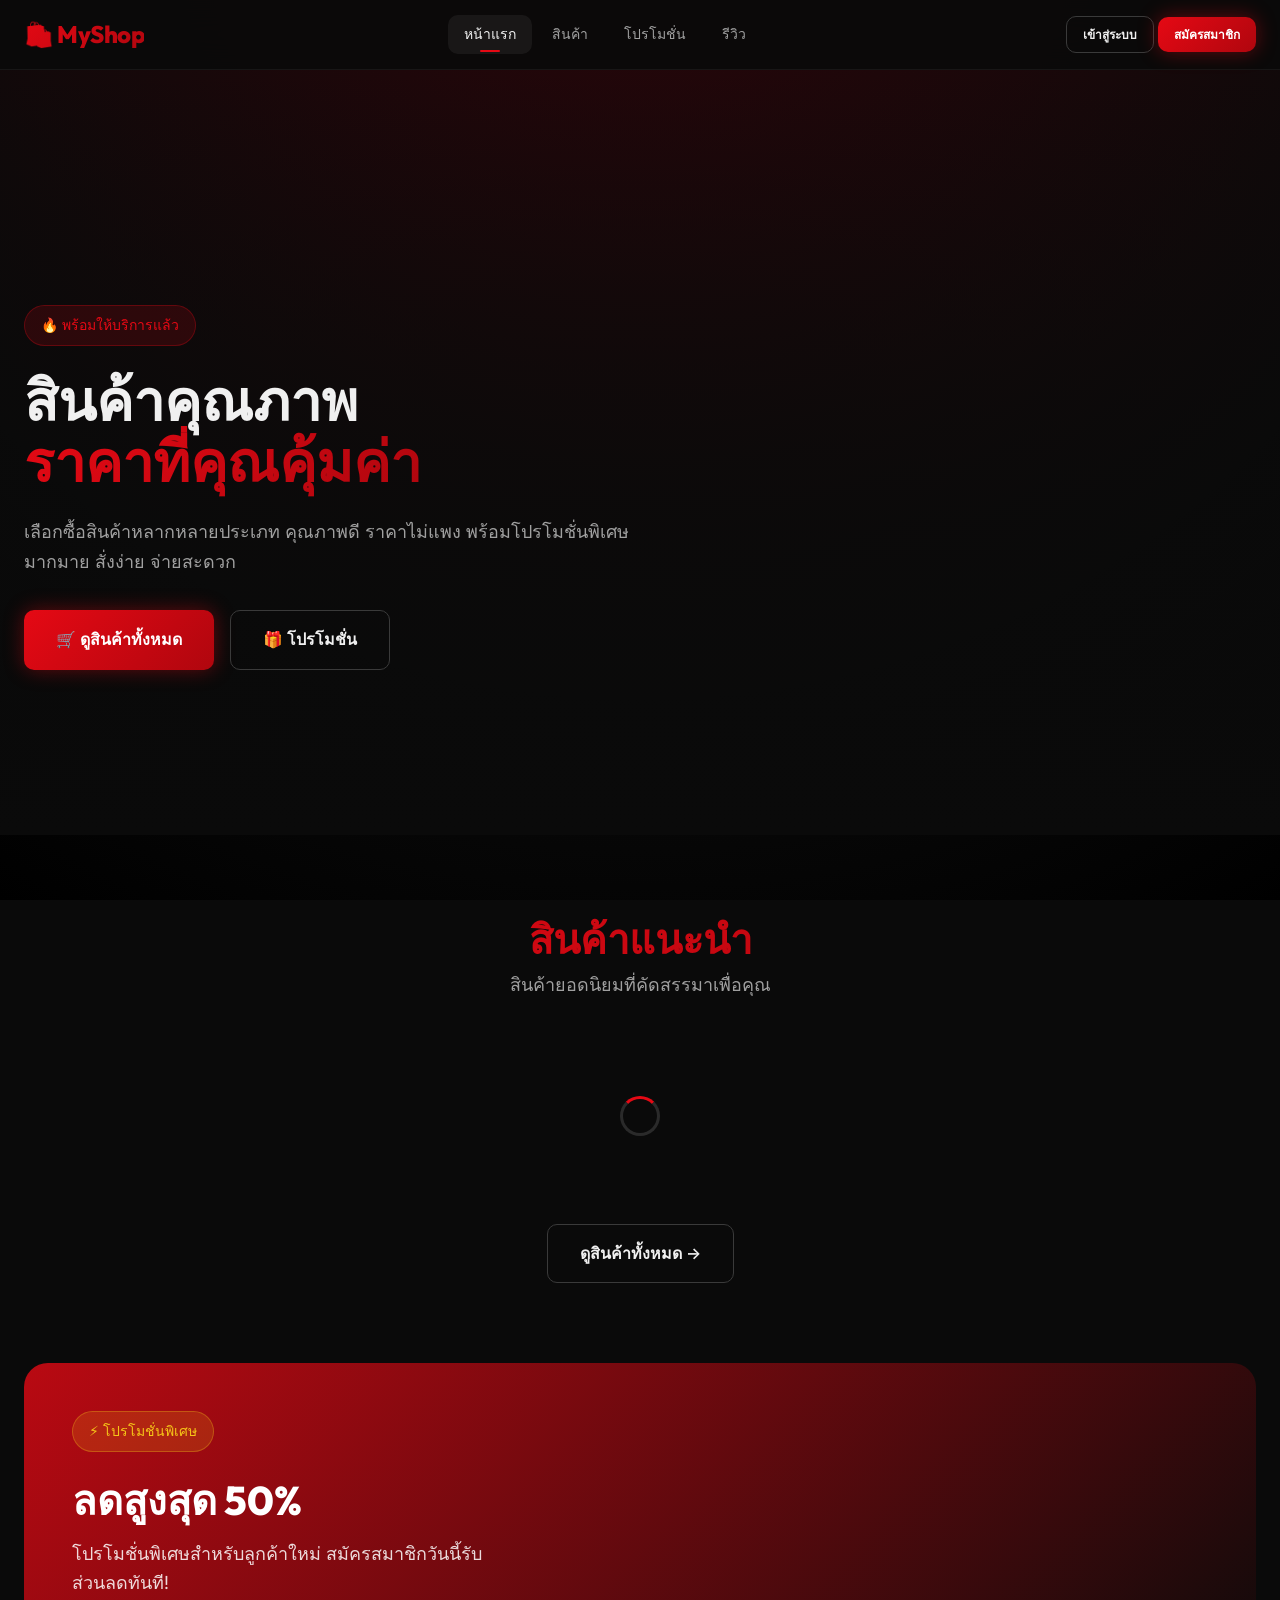
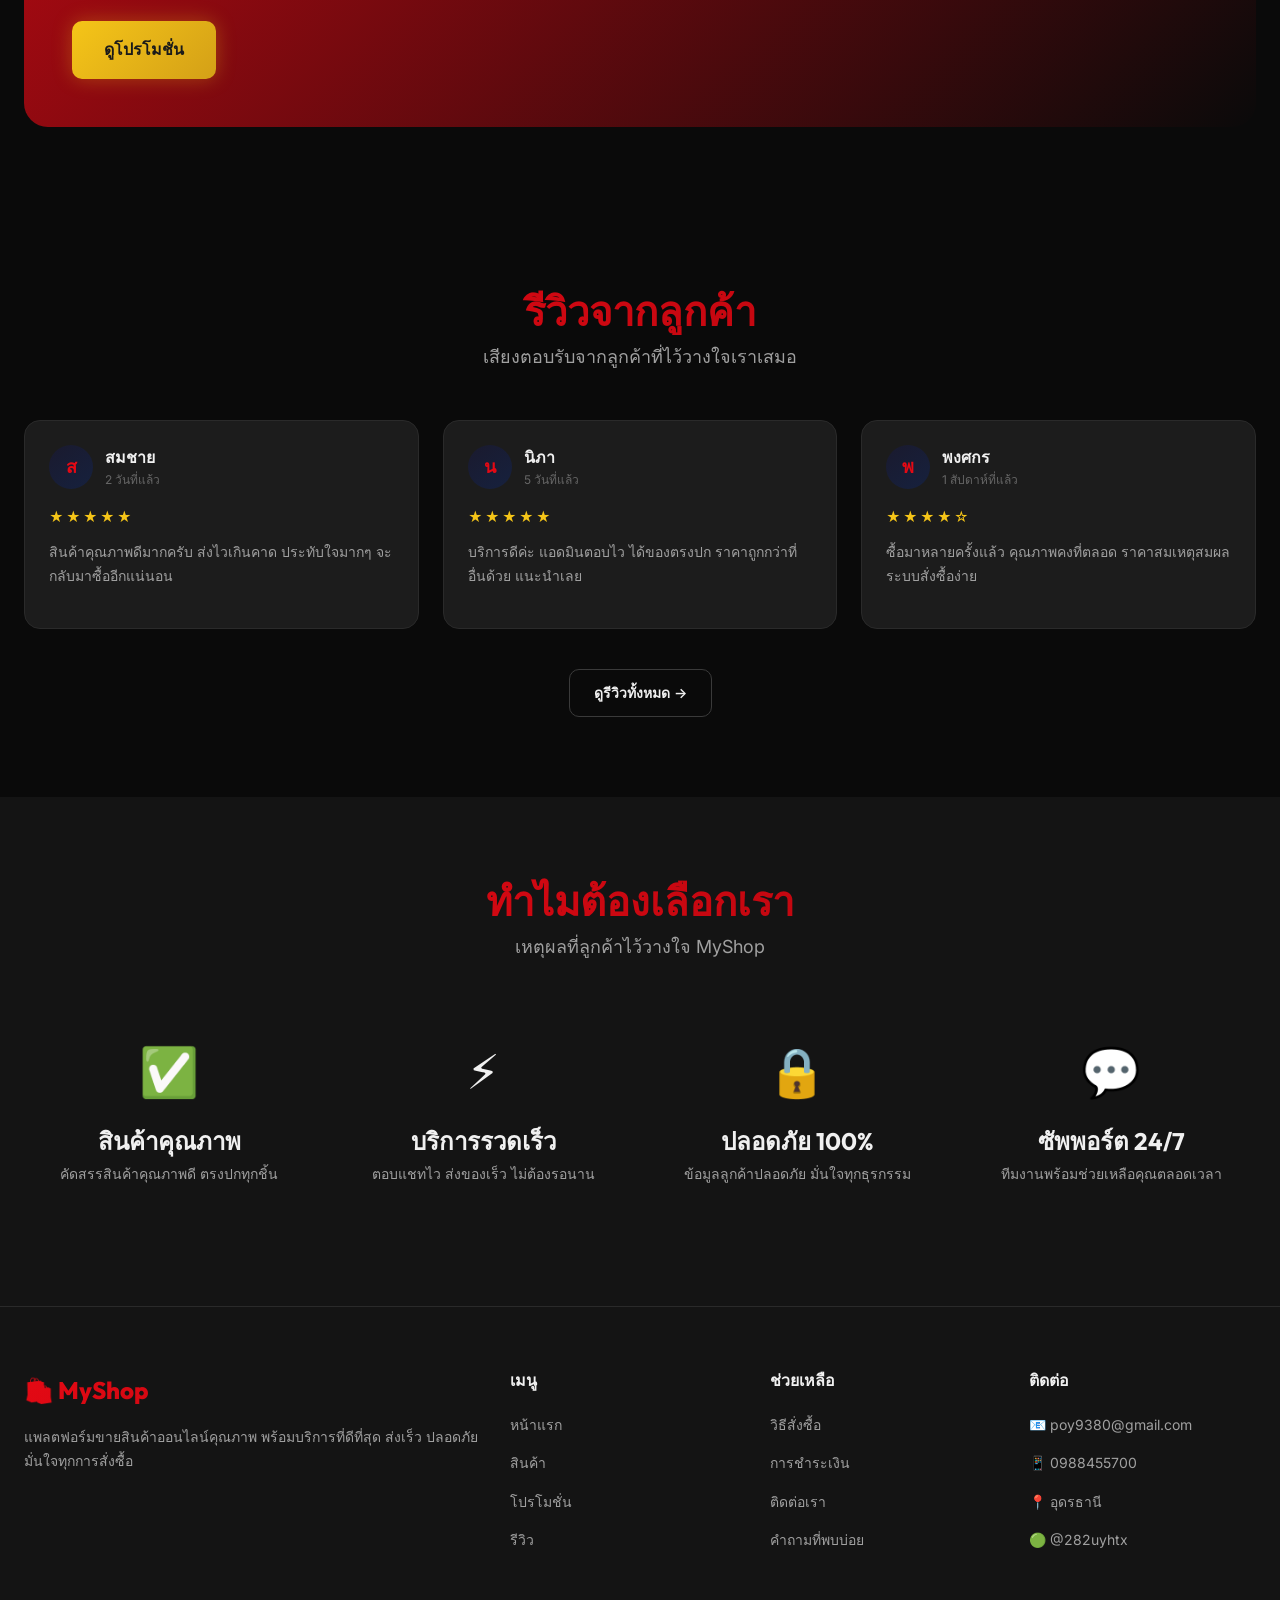
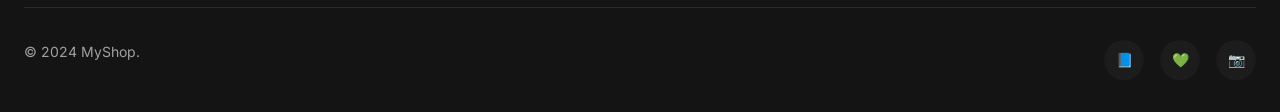
==== commit 0ee876b5: "Update index.html" ====
--- a/index.html
+++ b/index.html
@@ -4,8 +4,8 @@
 <head>
     <meta charset="UTF-8">
     <meta name="viewport" content="width=device-width, initial-scale=1.0">
-    <meta name="description" content="MyShop - แพลตฟอร์มขายสินค้าออนไลน์คุณภาพ พร้อมบริการที่ดีที่สุด">
-    <title>MyShop — หน้าแรก</title>
+    <meta name="description" content="POPShop - แพลตฟอร์มขายสินค้าออนไลน์คุณภาพ พร้อมบริการที่ดีที่สุด">
+    <title>POPShop — หน้าแรก</title>
     <link rel="stylesheet" href="/css/variables.css">
     <link rel="stylesheet" href="/css/base.css">
     <link rel="stylesheet" href="/css/components.css">
@@ -175,4 +175,5 @@
     <script src="/js/products.js"></script>
 </body>
 
-</html>+
+</html>
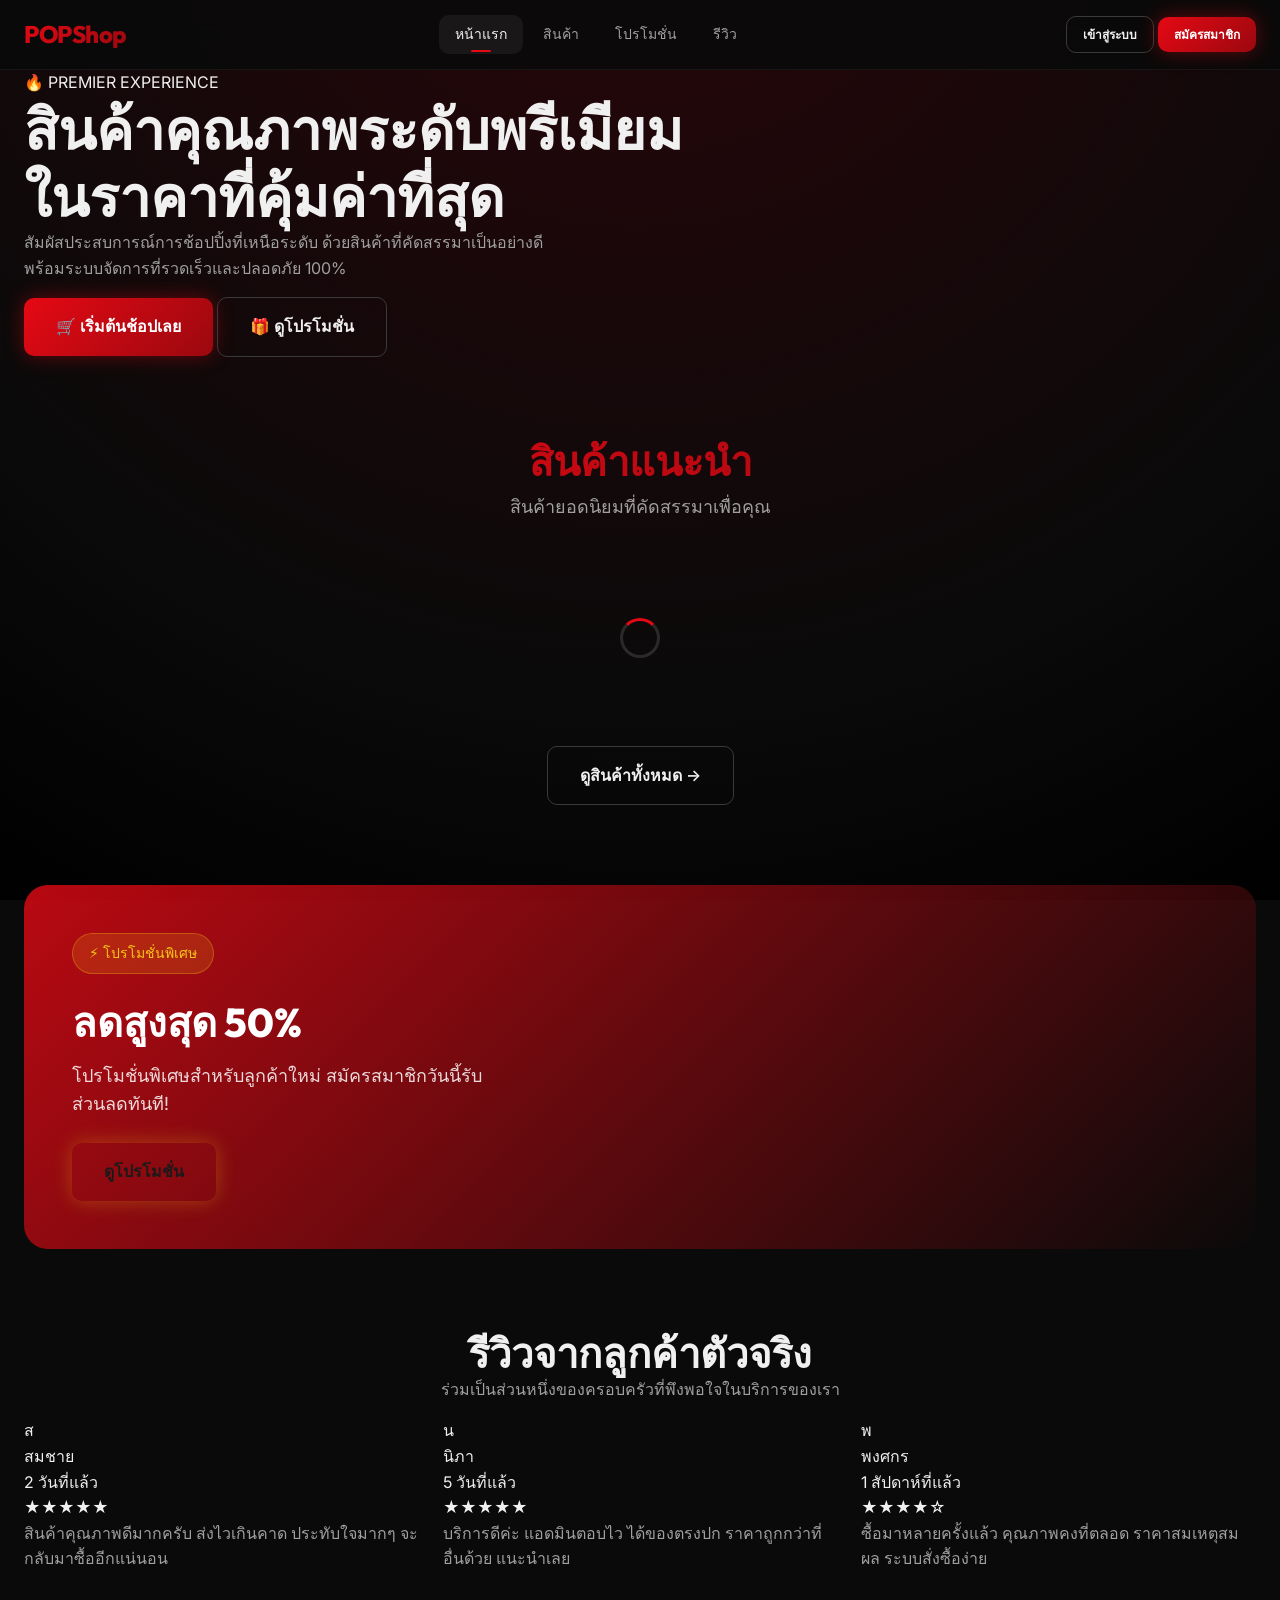
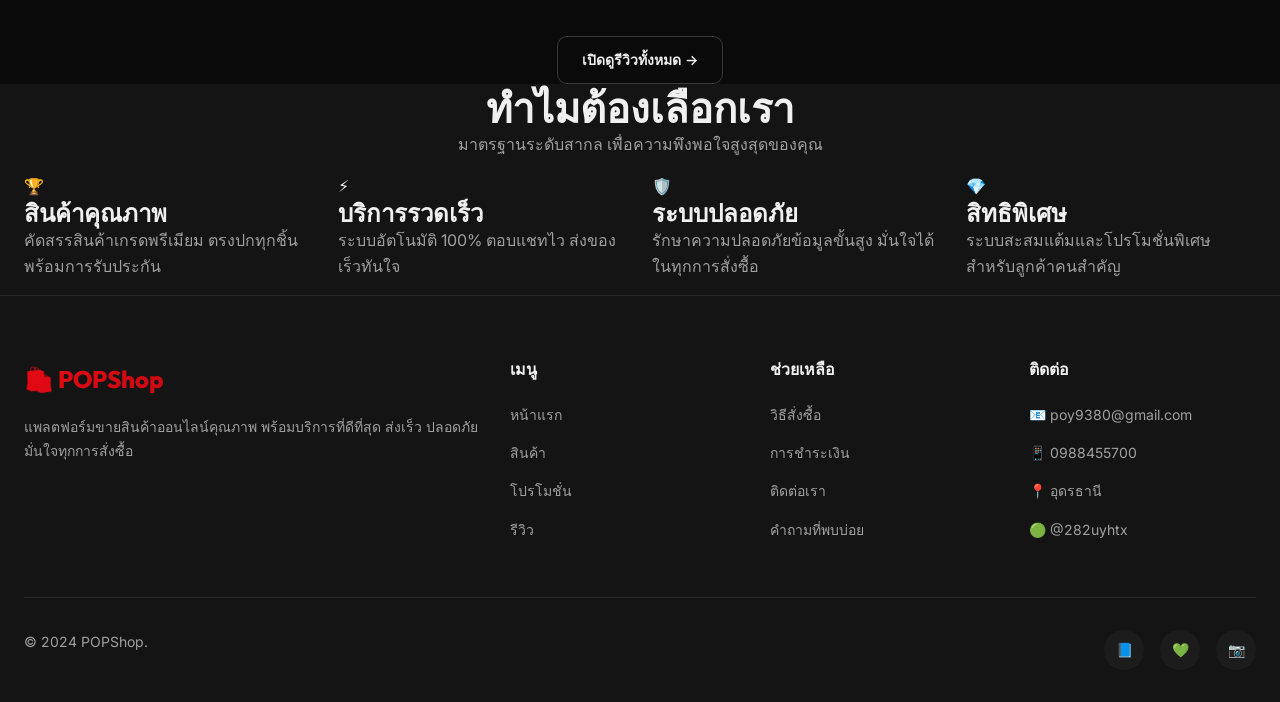
==== commit 9b1d2527: "Add files via upload" ====
--- a/index.html
+++ b/index.html
@@ -18,23 +18,24 @@
 
     <main class="page-content">
         <!-- Hero Section -->
-        <section class="hero">
-            <div class="hero-bg">
+        <section class="hero-luxe">
+            <div class="hero-bg-luxe">
                 <img src="/images/hero-banner.webp" alt="Hero Banner" onerror="this.style.display='none'">
             </div>
-            <div class="container">
-                <div class="hero-content">
-                    <div class="hero-badge">🔥 พร้อมให้บริการแล้ว</div>
-                    <h1 class="hero-title">
-                        สินค้าคุณภาพ<br>
-                        <span>ราคาที่คุณคุ้มค่า</span>
+            <div class="container luxe-centered">
+                <div class="hero-content-luxe fade-in">
+                    <div class="hero-badge-luxe">🔥 PREMIER EXPERIENCE</div>
+                    <h1 class="hero-title-luxe">
+                        สินค้าคุณภาพระดับพรีเมียม<br>
+                        <span>ในราคาที่คุ้มค่าที่สุด</span>
                     </h1>
-                    <p class="hero-description">
-                        เลือกซื้อสินค้าหลากหลายประเภท คุณภาพดี ราคาไม่แพง พร้อมโปรโมชั่นพิเศษมากมาย สั่งง่าย จ่ายสะดวก
+                    <p class="hero-description-luxe">
+                        สัมผัสประสบการณ์การช้อปปิ้งที่เหนือระดับ ด้วยสินค้าที่คัดสรรมาเป็นอย่างดี<br>
+                        พร้อมระบบจัดการที่รวดเร็วและปลอดภัย 100%
                     </p>
-                    <div class="hero-actions">
-                        <a href="/pages/products.html" class="btn btn-primary btn-lg">🛒 ดูสินค้าทั้งหมด</a>
-                        <a href="/pages/promotions.html" class="btn btn-secondary btn-lg">🎁 โปรโมชั่น</a>
+                    <div class="hero-actions-luxe">
+                        <a href="/pages/products.html" class="btn btn-primary btn-lg">🛒 เริ่มต้นช้อปเลย</a>
+                        <a href="/pages/promotions.html" class="btn btn-secondary btn-lg">🎁 ดูโปรโมชั่น</a>
                     </div>
                 </div>
             </div>
@@ -78,83 +79,83 @@
         </section>
 
         <!-- Reviews Preview -->
-        <section class="section">
+        <section class="section-luxe">
             <div class="container">
                 <div class="text-center fade-in">
-                    <h2 class="section-title">รีวิวจากลูกค้า</h2>
-                    <p class="section-subtitle">เสียงตอบรับจากลูกค้าที่ไว้วางใจเราเสมอ</p>
+                    <h2 class="section-title-luxe">รีวิวจากลูกค้าตัวจริง</h2>
+                    <p class="section-subtitle-luxe">ร่วมเป็นส่วนหนึ่งของครอบครัวที่พึงพอใจในบริการของเรา</p>
                 </div>
                 <div class="grid grid-3 fade-in">
-                    <div class="review-card">
-                        <div class="review-card-header">
-                            <div class="review-card-avatar">ส</div>
+                    <div class="review-card-luxe">
+                        <div class="review-card-luxe-header">
+                            <div class="review-card-luxe-avatar">ส</div>
                             <div>
-                                <div class="review-card-name">สมชาย</div>
-                                <div class="review-card-date">2 วันที่แล้ว</div>
+                                <div class="review-card-luxe-name">สมชาย</div>
+                                <div class="review-card-luxe-date">2 วันที่แล้ว</div>
                             </div>
                         </div>
-                        <div class="review-card-stars">★★★★★</div>
-                        <p class="review-card-text">สินค้าคุณภาพดีมากครับ ส่งไวเกินคาด ประทับใจมากๆ
+                        <div class="review-card-luxe-stars">★★★★★</div>
+                        <p class="review-card-luxe-text">สินค้าคุณภาพดีมากครับ ส่งไวเกินคาด ประทับใจมากๆ
                             จะกลับมาซื้ออีกแน่นอน</p>
                     </div>
-                    <div class="review-card">
-                        <div class="review-card-header">
-                            <div class="review-card-avatar">น</div>
+                    <div class="review-card-luxe">
+                        <div class="review-card-luxe-header">
+                            <div class="review-card-luxe-avatar">น</div>
                             <div>
-                                <div class="review-card-name">นิภา</div>
-                                <div class="review-card-date">5 วันที่แล้ว</div>
+                                <div class="review-card-luxe-name">นิภา</div>
+                                <div class="review-card-luxe-date">5 วันที่แล้ว</div>
                             </div>
                         </div>
-                        <div class="review-card-stars">★★★★★</div>
-                        <p class="review-card-text">บริการดีค่ะ แอดมินตอบไว ได้ของตรงปก ราคาถูกกว่าที่อื่นด้วย แนะนำเลย
-                        </p>
+                        <div class="review-card-luxe-stars">★★★★★</div>
+                        <p class="review-card-luxe-text">บริการดีค่ะ แอดมินตอบไว ได้ของตรงปก ราคาถูกกว่าที่อื่นด้วย
+                            แนะนำเลย</p>
                     </div>
-                    <div class="review-card">
-                        <div class="review-card-header">
-                            <div class="review-card-avatar">พ</div>
+                    <div class="review-card-luxe">
+                        <div class="review-card-luxe-header">
+                            <div class="review-card-luxe-avatar">พ</div>
                             <div>
-                                <div class="review-card-name">พงศกร</div>
-                                <div class="review-card-date">1 สัปดาห์ที่แล้ว</div>
+                                <div class="review-card-luxe-name">พงศกร</div>
+                                <div class="review-card-luxe-date">1 สัปดาห์ที่แล้ว</div>
                             </div>
                         </div>
-                        <div class="review-card-stars">★★★★☆</div>
-                        <p class="review-card-text">ซื้อมาหลายครั้งแล้ว คุณภาพคงที่ตลอด ราคาสมเหตุสมผล ระบบสั่งซื้อง่าย
-                        </p>
+                        <div class="review-card-luxe-stars">★★★★☆</div>
+                        <p class="review-card-luxe-text">ซื้อมาหลายครั้งแล้ว คุณภาพคงที่ตลอด ราคาสมเหตุสมผล
+                            ระบบสั่งซื้อง่าย</p>
                     </div>
                 </div>
-                <div class="text-center fade-in" style="margin-top: var(--space-10);">
-                    <a href="/pages/reviews.html" class="btn btn-secondary">ดูรีวิวทั้งหมด →</a>
+                <div class="text-center fade-in" style="margin-top: var(--space-12);">
+                    <a href="/pages/reviews.html" class="btn btn-secondary">เปิดดูรีวิวทั้งหมด →</a>
                 </div>
             </div>
         </section>
 
         <!-- Features -->
-        <section class="section" style="background: var(--color-bg-secondary);">
+        <section class="section-luxe" style="background: var(--color-bg-secondary);">
             <div class="container">
                 <div class="text-center fade-in">
-                    <h2 class="section-title">ทำไมต้องเลือกเรา</h2>
-                    <p class="section-subtitle">เหตุผลที่ลูกค้าไว้วางใจ MyShop</p>
+                    <h2 class="section-title-luxe">ทำไมต้องเลือกเรา</h2>
+                    <p class="section-subtitle-luxe">มาตรฐานระดับสากล เพื่อความพึงพอใจสูงสุดของคุณ</p>
                 </div>
                 <div class="grid grid-4 fade-in">
-                    <div style="text-align:center;padding:var(--space-6);">
-                        <div style="font-size:48px;margin-bottom:var(--space-4);">✅</div>
-                        <h4 style="margin-bottom:var(--space-2);">สินค้าคุณภาพ</h4>
-                        <p style="font-size:var(--text-sm);">คัดสรรสินค้าคุณภาพดี ตรงปกทุกชิ้น</p>
+                    <div class="feature-card-luxe">
+                        <div class="feature-icon-luxe">🏆</div>
+                        <h4 class="feature-title-luxe">สินค้าคุณภาพ</h4>
+                        <p class="feature-text-luxe">คัดสรรสินค้าเกรดพรีเมียม ตรงปกทุกชิ้น พร้อมการรับประกัน</p>
                     </div>
-                    <div style="text-align:center;padding:var(--space-6);">
-                        <div style="font-size:48px;margin-bottom:var(--space-4);">⚡</div>
-                        <h4 style="margin-bottom:var(--space-2);">บริการรวดเร็ว</h4>
-                        <p style="font-size:var(--text-sm);">ตอบแชทไว ส่งของเร็ว ไม่ต้องรอนาน</p>
+                    <div class="feature-card-luxe">
+                        <div class="feature-icon-luxe">⚡</div>
+                        <h4 class="feature-title-luxe">บริการรวดเร็ว</h4>
+                        <p class="feature-text-luxe">ระบบอัตโนมัติ 100% ตอบแชทไว ส่งของเร็วทันใจ</p>
                     </div>
-                    <div style="text-align:center;padding:var(--space-6);">
-                        <div style="font-size:48px;margin-bottom:var(--space-4);">🔒</div>
-                        <h4 style="margin-bottom:var(--space-2);">ปลอดภัย 100%</h4>
-                        <p style="font-size:var(--text-sm);">ข้อมูลลูกค้าปลอดภัย มั่นใจทุกธุรกรรม</p>
+                    <div class="feature-card-luxe">
+                        <div class="feature-icon-luxe">🛡️</div>
+                        <h4 class="feature-title-luxe">ระบบปลอดภัย</h4>
+                        <p class="feature-text-luxe">รักษาความปลอดภัยข้อมูลขั้นสูง มั่นใจได้ในทุกการสั่งซื้อ</p>
                     </div>
-                    <div style="text-align:center;padding:var(--space-6);">
-                        <div style="font-size:48px;margin-bottom:var(--space-4);">💬</div>
-                        <h4 style="margin-bottom:var(--space-2);">ซัพพอร์ต 24/7</h4>
-                        <p style="font-size:var(--text-sm);">ทีมงานพร้อมช่วยเหลือคุณตลอดเวลา</p>
+                    <div class="feature-card-luxe">
+                        <div class="feature-icon-luxe">💎</div>
+                        <h4 class="feature-title-luxe">สิทธิพิเศษ</h4>
+                        <p class="feature-text-luxe">ระบบสะสมแต้มและโปรโมชั่นพิเศษ สำหรับลูกค้าคนสำคัญ</p>
                     </div>
                 </div>
             </div>
@@ -175,5 +176,4 @@
     <script src="/js/products.js"></script>
 </body>
 
-
-</html>
+</html>
--- a/css/variables.css
+++ b/css/variables.css
@@ -31,15 +31,15 @@
 
     /* Backgrounds */
     --bg-cinematic: radial-gradient(circle at 50% -20%, #2b050a 0%, #0a0a0a 70%, #000000 100%);
-    --bg-glass: rgba(20, 20, 20, 0.85);
+    --bg-glass: rgba(15, 15, 15, 0.7);
+    --glass-border: rgba(255, 255, 255, 0.08);
+    --glass-blur: blur(12px);
 
     /* Gradients */
-    --gradient-primary: linear-gradient(135deg, #e50914 0%, #b0060e 100%);
-    --gradient-hero: linear-gradient(180deg, rgba(10, 10, 10, 0) 0%, rgba(10, 10, 10, 0.8) 60%, #0a0a0a 100%);
-    --gradient-card: linear-gradient(145deg, #1a1a2e 0%, #16213e 100%);
-    --gradient-gold: linear-gradient(135deg, #f5c518 0%, #d4a017 100%);
-    --gradient-accent: linear-gradient(135deg, #00d4ff 0%, #0099cc 100%);
-    --gradient-dark-overlay: linear-gradient(180deg, transparent 0%, rgba(0, 0, 0, 0.9) 100%);
+    --gradient-primary: linear-gradient(135deg, #e50914 0%, #9b080f 100%);
+    --gradient-hero: linear-gradient(180deg, rgba(10, 10, 10, 0) 0%, rgba(10, 10, 10, 0.6) 50%, #0a0a0a 100%);
+    --gradient-card: linear-gradient(145deg, #181818 0%, #0f0f0f 100%);
+    --gradient-luxe: linear-gradient(135deg, rgba(255, 255, 255, 0.05) 0%, rgba(255, 255, 255, 0) 100%);
 
     /* Typography */
     --font-primary: 'Inter', 'Segoe UI', system-ui, -apple-system, sans-serif;
--- a/css/base.css
+++ b/css/base.css
@@ -251,8 +251,9 @@
     left: 0;
     width: 100%;
     height: 100%;
-    background: rgba(0, 0, 0, 0.7);
-    backdrop-filter: blur(5px);
+    background: rgba(0, 0, 0, 0.4);
+    backdrop-filter: var(--glass-blur);
+    -webkit-backdrop-filter: var(--glass-blur);
     z-index: var(--z-modal-backdrop);
     opacity: 0;
     visibility: hidden;
@@ -268,19 +269,22 @@
     position: fixed;
     top: 50%;
     left: 50%;
-    transform: translate(-50%, -50%) scale(0.9);
-    background: var(--color-bg-secondary);
-    border-radius: var(--radius-lg);
-    border: 1px solid var(--color-border);
-    padding: var(--space-8);
+    transform: translate(-50%, -45%) scale(0.95);
+    background: var(--bg-glass);
+    backdrop-filter: var(--glass-blur);
+    -webkit-backdrop-filter: var(--glass-blur);
+    border-radius: var(--radius-xl);
+    border: 1px solid var(--glass-border);
+    padding: var(--space-10);
     z-index: var(--z-modal);
     width: 90%;
-    max-width: 480px;
-    max-height: 90vh;
+    max-width: 520px;
+    max-height: 85vh;
     overflow-y: auto;
     opacity: 0;
     visibility: hidden;
     transition: opacity var(--transition-base), visibility var(--transition-base), transform var(--transition-spring);
+    box-shadow: 0 25px 50px -12px rgba(0, 0, 0, 0.7);
 }
 
 .modal.active {
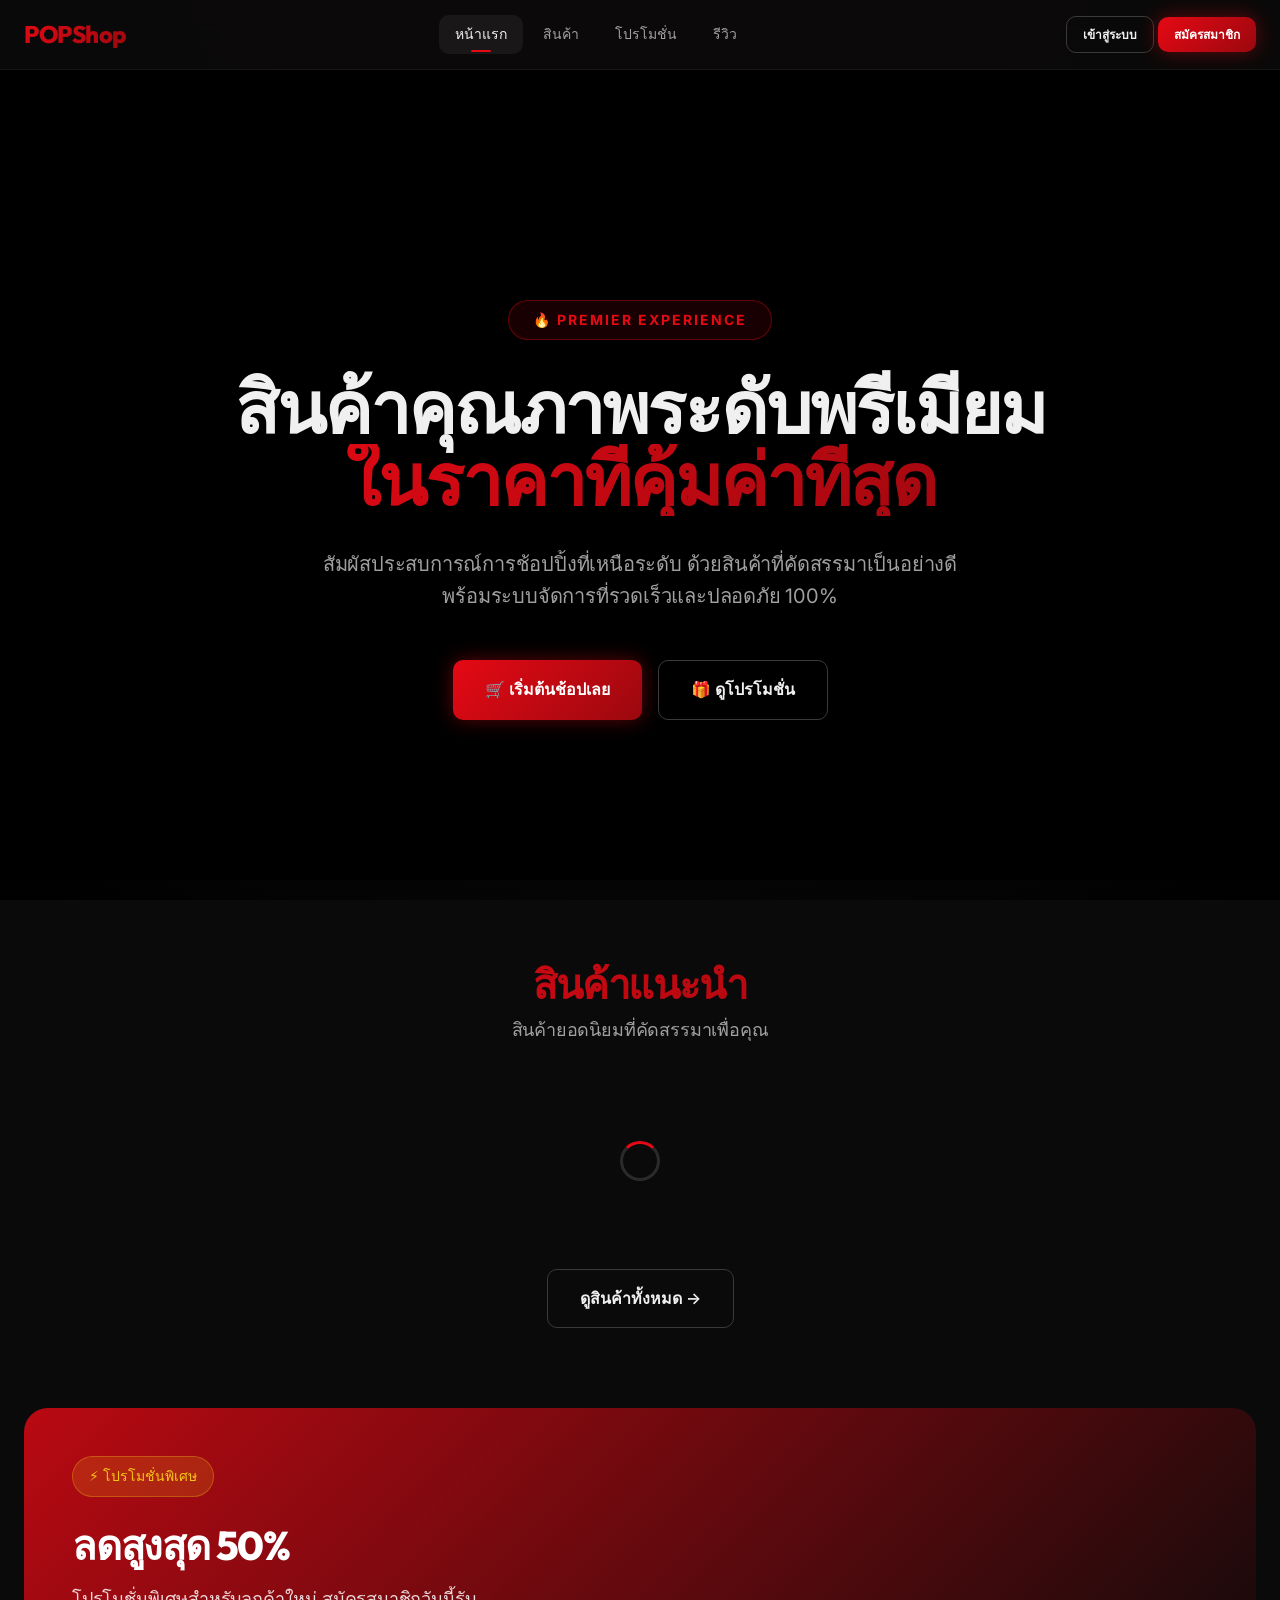
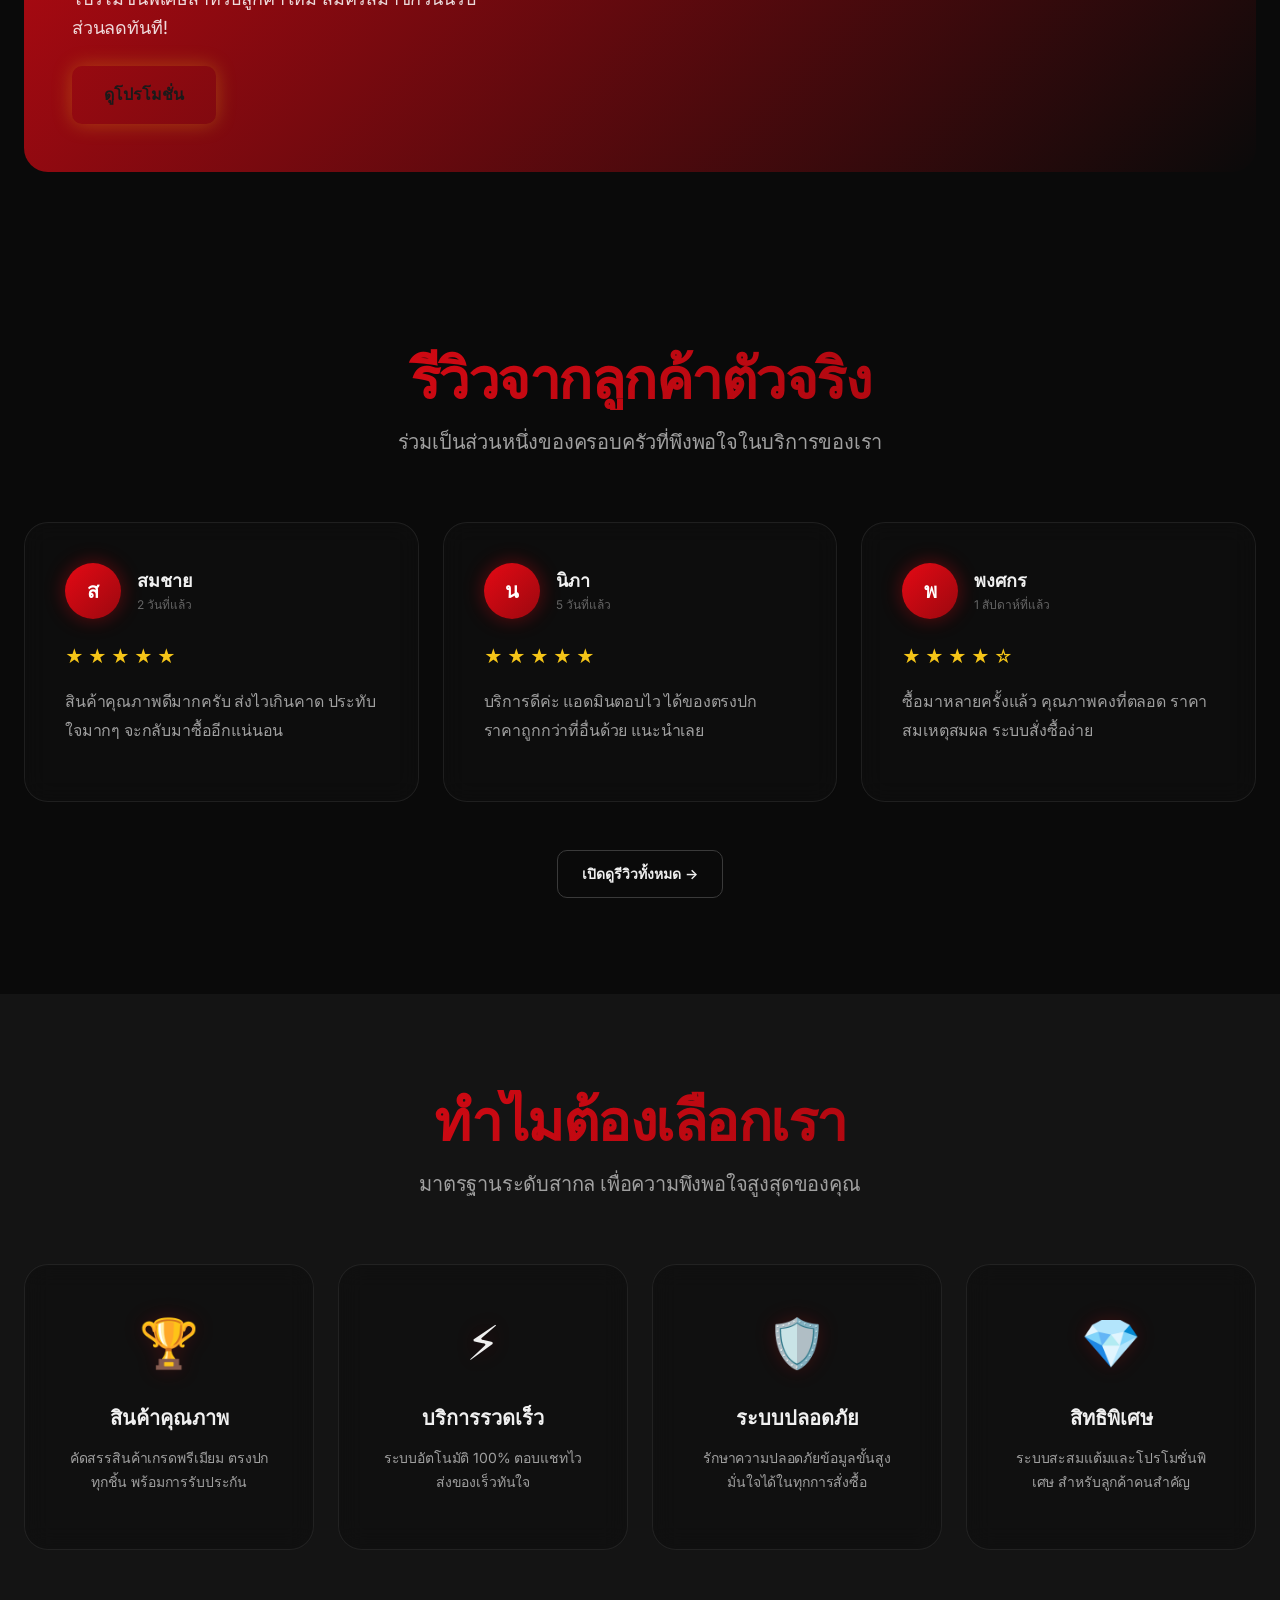
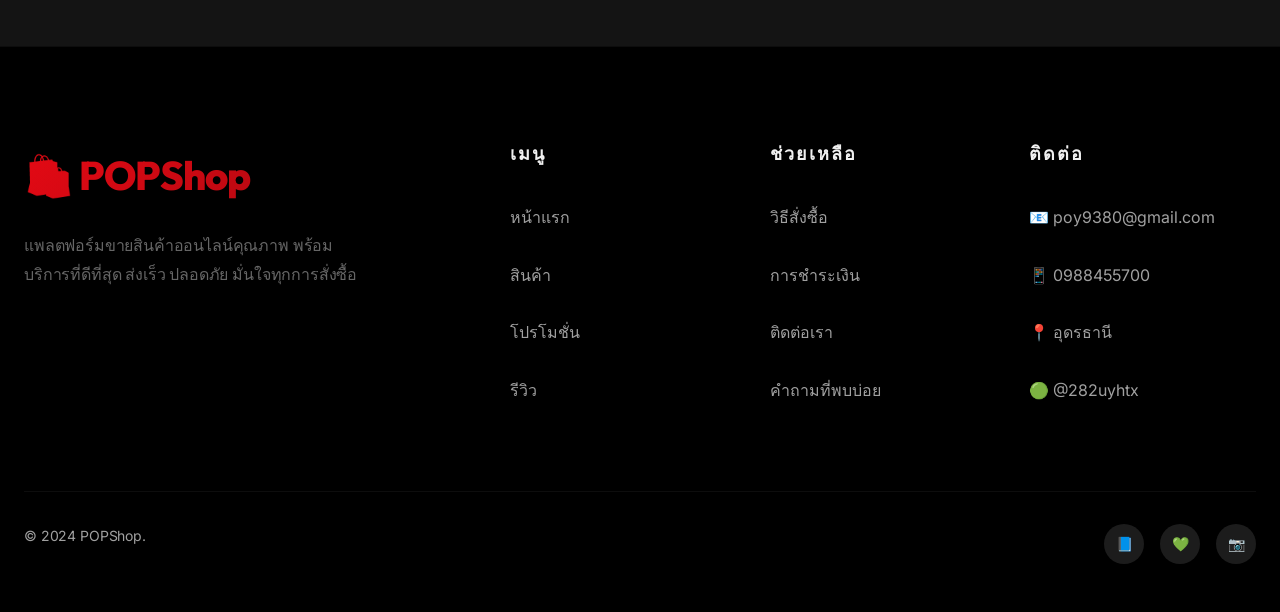
==== commit f781c458: "Add files via upload" ====
--- a/index.html
+++ b/index.html
@@ -9,6 +9,7 @@
     <link rel="stylesheet" href="/css/variables.css">
     <link rel="stylesheet" href="/css/base.css">
     <link rel="stylesheet" href="/css/components.css">
+    <link rel="stylesheet" href="/css/luxe.css">
     <link rel="icon"
         href="data:image/svg+xml,<svg xmlns='http://www.w3.org/2000/svg' viewBox='0 0 100 100'><text y='.9em' font-size='90'>🛍️</text></svg>">
 </head>
--- a/css/luxe.css
+++ b/css/luxe.css
@@ -0,0 +1,297 @@
+/* ===== POPShop Luxe — Premium Design System ===== */
+
+/* Global Typography Polish */
+h1,
+h2,
+h3,
+.section-title-luxe,
+.hero-title-luxe {
+    letter-spacing: -0.03em;
+}
+
+p,
+.footer-description,
+.hero-description-luxe {
+    letter-spacing: -0.01em;
+}
+
+.luxe-centered {
+    display: flex;
+    flex-direction: column;
+    align-items: center;
+    text-align: center;
+}
+
+.section-luxe {
+    padding: var(--space-24) 0;
+    position: relative;
+    overflow: hidden;
+}
+
+.section-title-luxe {
+    font-size: var(--text-5xl);
+    font-weight: var(--font-extrabold);
+    margin-bottom: var(--space-4);
+    letter-spacing: -1.5px;
+    background: var(--gradient-primary);
+    -webkit-background-clip: text;
+    -webkit-text-fill-color: transparent;
+    background-clip: text;
+    line-height: 1.1;
+}
+
+.section-subtitle-luxe {
+    font-size: var(--text-xl);
+    color: var(--color-text-secondary);
+    margin-bottom: var(--space-16);
+    max-width: 700px;
+    margin-left: auto;
+    margin-right: auto;
+    line-height: 1.6;
+}
+
+/* Hero Luxe */
+.hero-luxe {
+    position: relative;
+    min-height: 90vh;
+    display: flex;
+    align-items: center;
+    justify-content: center;
+    padding-top: var(--header-height);
+    background: #000;
+}
+
+.hero-bg-luxe {
+    position: absolute;
+    inset: 0;
+    opacity: 0.5;
+}
+
+.hero-bg-luxe img {
+    width: 100%;
+    height: 100%;
+    object-fit: cover;
+}
+
+.hero-bg-luxe::after {
+    content: '';
+    position: absolute;
+    inset: 0;
+    background: radial-gradient(circle at center, transparent 0%, #000 80%),
+        linear-gradient(to bottom, transparent 0%, #000 100%);
+}
+
+.hero-content-luxe {
+    position: relative;
+    z-index: 10;
+    text-align: center;
+    max-width: 900px;
+}
+
+.hero-badge-luxe {
+    display: inline-flex;
+    padding: var(--space-2) var(--space-6);
+    background: rgba(229, 9, 20, 0.1);
+    border: 1px solid rgba(229, 9, 20, 0.4);
+    border-radius: var(--radius-pill);
+    color: var(--color-primary);
+    font-weight: var(--font-bold);
+    font-size: var(--text-sm);
+    letter-spacing: 2px;
+    margin-bottom: var(--space-8);
+}
+
+.hero-title-luxe {
+    font-size: clamp(3rem, 8vw, 4.5rem);
+    font-weight: var(--font-extrabold);
+    line-height: 1;
+    letter-spacing: -2px;
+    margin-bottom: var(--space-8);
+}
+
+.hero-title-luxe span {
+    display: block;
+    background: var(--gradient-primary);
+    -webkit-background-clip: text;
+    -webkit-text-fill-color: transparent;
+    background-clip: text;
+}
+
+.hero-description-luxe {
+    font-size: var(--text-xl);
+    color: var(--color-text-secondary);
+    margin-bottom: var(--space-12);
+    line-height: 1.6;
+    max-width: 700px;
+    margin-left: auto;
+    margin-right: auto;
+}
+
+.hero-actions-luxe {
+    display: flex;
+    gap: var(--space-4);
+    justify-content: center;
+}
+
+/* Feature Card Luxe */
+.feature-card-luxe {
+    background: var(--bg-glass);
+    backdrop-filter: var(--glass-blur);
+    -webkit-backdrop-filter: var(--glass-blur);
+    border: 1px solid var(--glass-border);
+    border-radius: var(--radius-xl);
+    padding: var(--space-10);
+    text-align: center;
+    transition: all var(--transition-spring);
+}
+
+.feature-card-luxe:hover {
+    transform: translateY(-8px);
+    background: rgba(255, 255, 255, 0.04);
+    border-color: rgba(229, 9, 20, 0.3);
+}
+
+.feature-icon-luxe {
+    font-size: 48px;
+    margin-bottom: var(--space-6);
+    display: inline-block;
+    filter: drop-shadow(0 0 10px rgba(229, 9, 20, 0.2));
+}
+
+.feature-title-luxe {
+    font-size: var(--text-xl);
+    font-weight: var(--font-bold);
+    margin-bottom: var(--space-4);
+    color: var(--color-text);
+}
+
+.feature-text-luxe {
+    font-size: var(--text-sm);
+    color: var(--color-text-secondary);
+    line-height: 1.7;
+}
+
+/* Review Card Luxe */
+.review-card-luxe {
+    background: var(--bg-glass);
+    backdrop-filter: var(--glass-blur);
+    -webkit-backdrop-filter: var(--glass-blur);
+    border: 1px solid var(--glass-border);
+    border-radius: var(--radius-xl);
+    padding: var(--space-10);
+    transition: transform var(--transition-spring), box-shadow var(--transition-base), border-color var(--transition-base);
+}
+
+.review-card-luxe:hover {
+    transform: translateY(-10px) scale(1.02);
+    border-color: rgba(229, 9, 20, 0.4);
+    box-shadow: 0 20px 40px rgba(0, 0, 0, 0.6), 0 0 20px rgba(229, 9, 20, 0.1);
+}
+
+.review-card-luxe-header {
+    display: flex;
+    align-items: center;
+    gap: var(--space-4);
+    margin-bottom: var(--space-6);
+}
+
+.review-card-luxe-avatar {
+    width: 56px;
+    height: 56px;
+    border-radius: var(--radius-full);
+    background: var(--gradient-primary);
+    display: flex;
+    align-items: center;
+    justify-content: center;
+    color: white;
+    font-size: var(--text-xl);
+    font-weight: var(--font-bold);
+    box-shadow: var(--shadow-glow-red);
+}
+
+.review-card-luxe-name {
+    font-size: var(--text-lg);
+    font-weight: var(--font-bold);
+    color: var(--color-text);
+}
+
+.review-card-luxe-date {
+    font-size: var(--text-xs);
+    color: var(--color-text-muted);
+}
+
+.review-card-luxe-stars {
+    color: var(--color-secondary);
+    font-size: var(--text-lg);
+    letter-spacing: 4px;
+    margin-bottom: var(--space-4);
+}
+
+.review-card-luxe-text {
+    font-size: var(--text-base);
+    color: var(--color-text-secondary);
+    line-height: 1.8;
+}
+
+/* Footer Enhanced (Superseeds original) */
+.footer {
+    background: #000 !important;
+    border-top: 1px solid rgba(255, 255, 255, 0.05) !important;
+    padding: var(--space-24) 0 var(--space-12) !important;
+}
+
+.footer-brand {
+    font-size: var(--text-4xl) !important;
+    margin-bottom: var(--space-6) !important;
+    letter-spacing: -1px !important;
+}
+
+.footer-description {
+    font-size: var(--text-base) !important;
+    color: var(--color-text-muted) !important;
+    max-width: 350px !important;
+    line-height: 1.8 !important;
+}
+
+.footer-title {
+    font-size: var(--text-lg) !important;
+    text-transform: uppercase !important;
+    letter-spacing: 2px !important;
+    margin-bottom: var(--space-8) !important;
+    color: var(--color-text) !important;
+}
+
+.footer-links a {
+    margin-bottom: var(--space-4) !important;
+    font-size: var(--text-base) !important;
+    transition: all var(--transition-fast) !important;
+}
+
+.footer-links a:hover {
+    color: var(--color-primary) !important;
+    transform: translateX(5px) !important;
+}
+
+.footer-bottom {
+    margin-top: var(--space-16) !important;
+    padding-top: var(--space-8) !important;
+    border-top: 1px solid rgba(255, 255, 255, 0.05) !important;
+}
+
+@media (max-width: 768px) {
+    .section-luxe {
+        padding: var(--space-16) 0;
+    }
+
+    .section-title-luxe {
+        font-size: var(--text-3xl);
+    }
+
+    .hero-title-luxe {
+        font-size: var(--text-4xl);
+    }
+
+    .footer-grid {
+        gap: var(--space-12);
+    }
+}
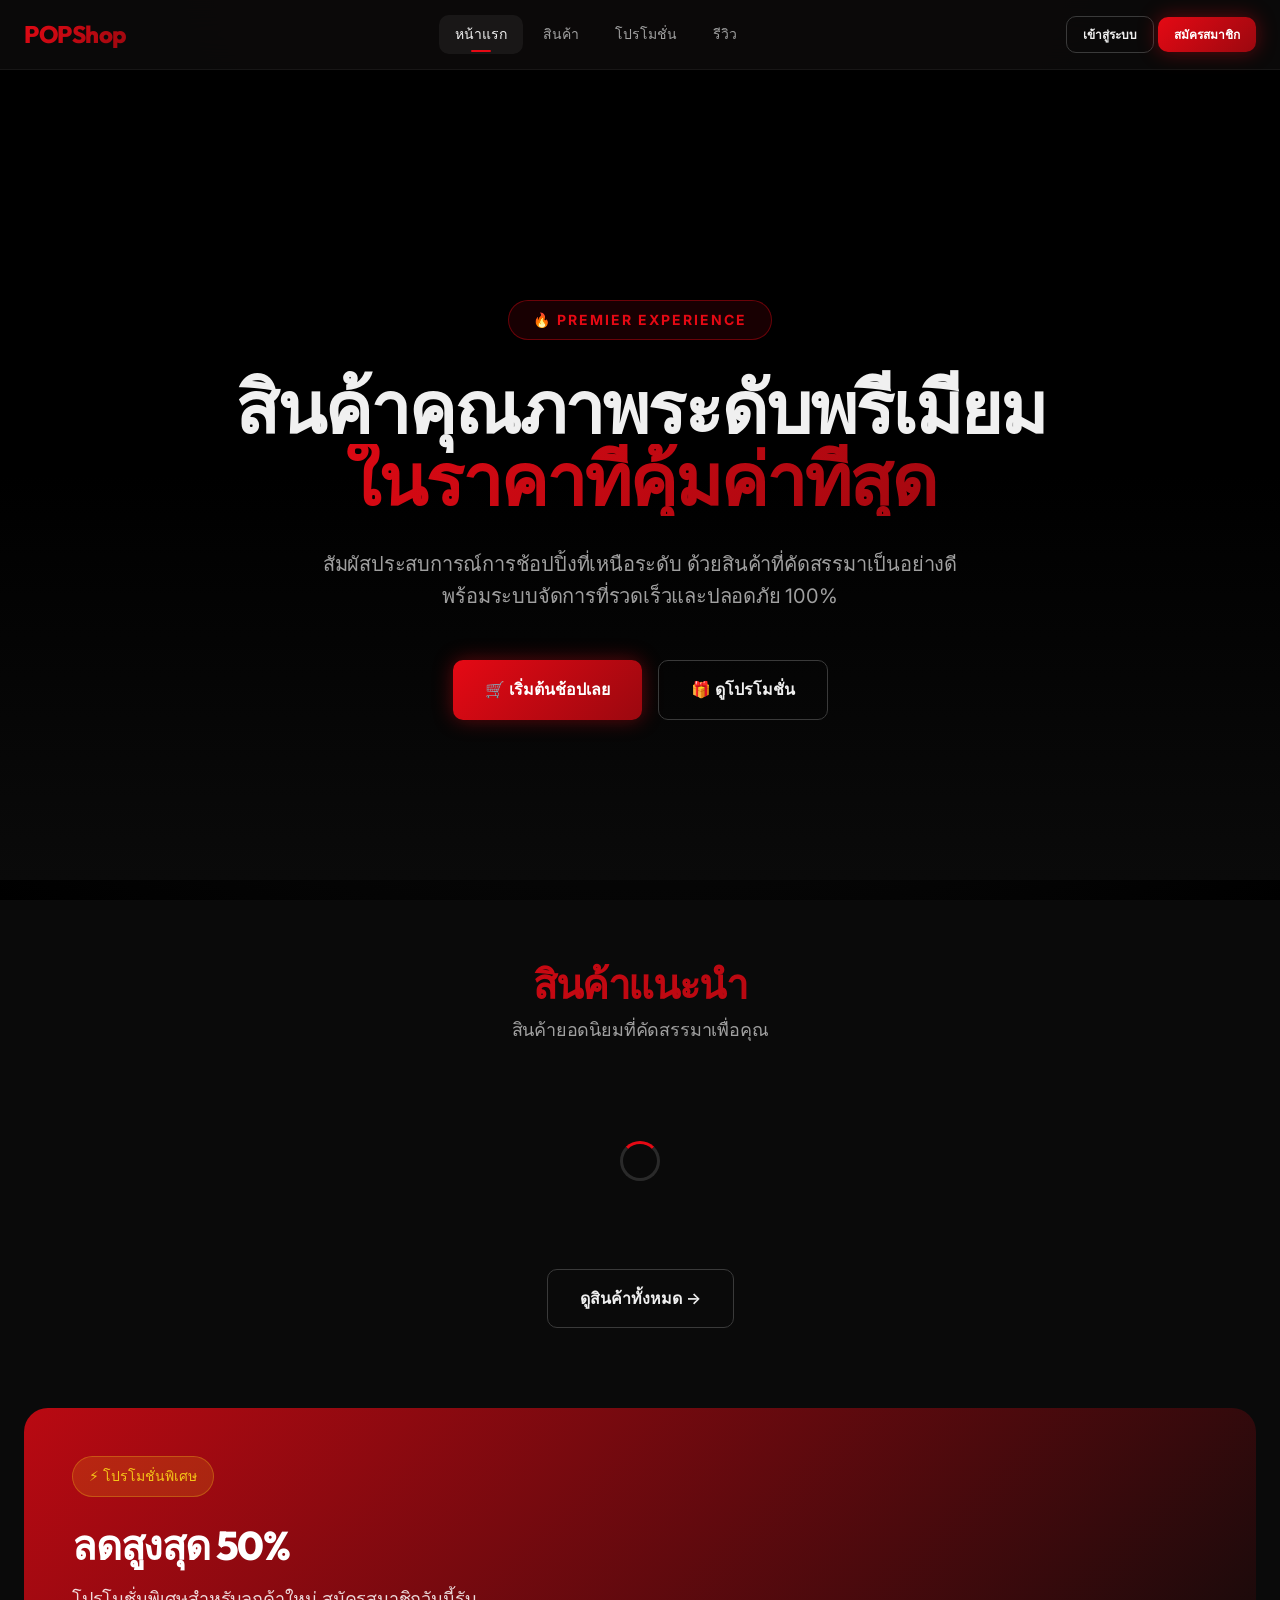
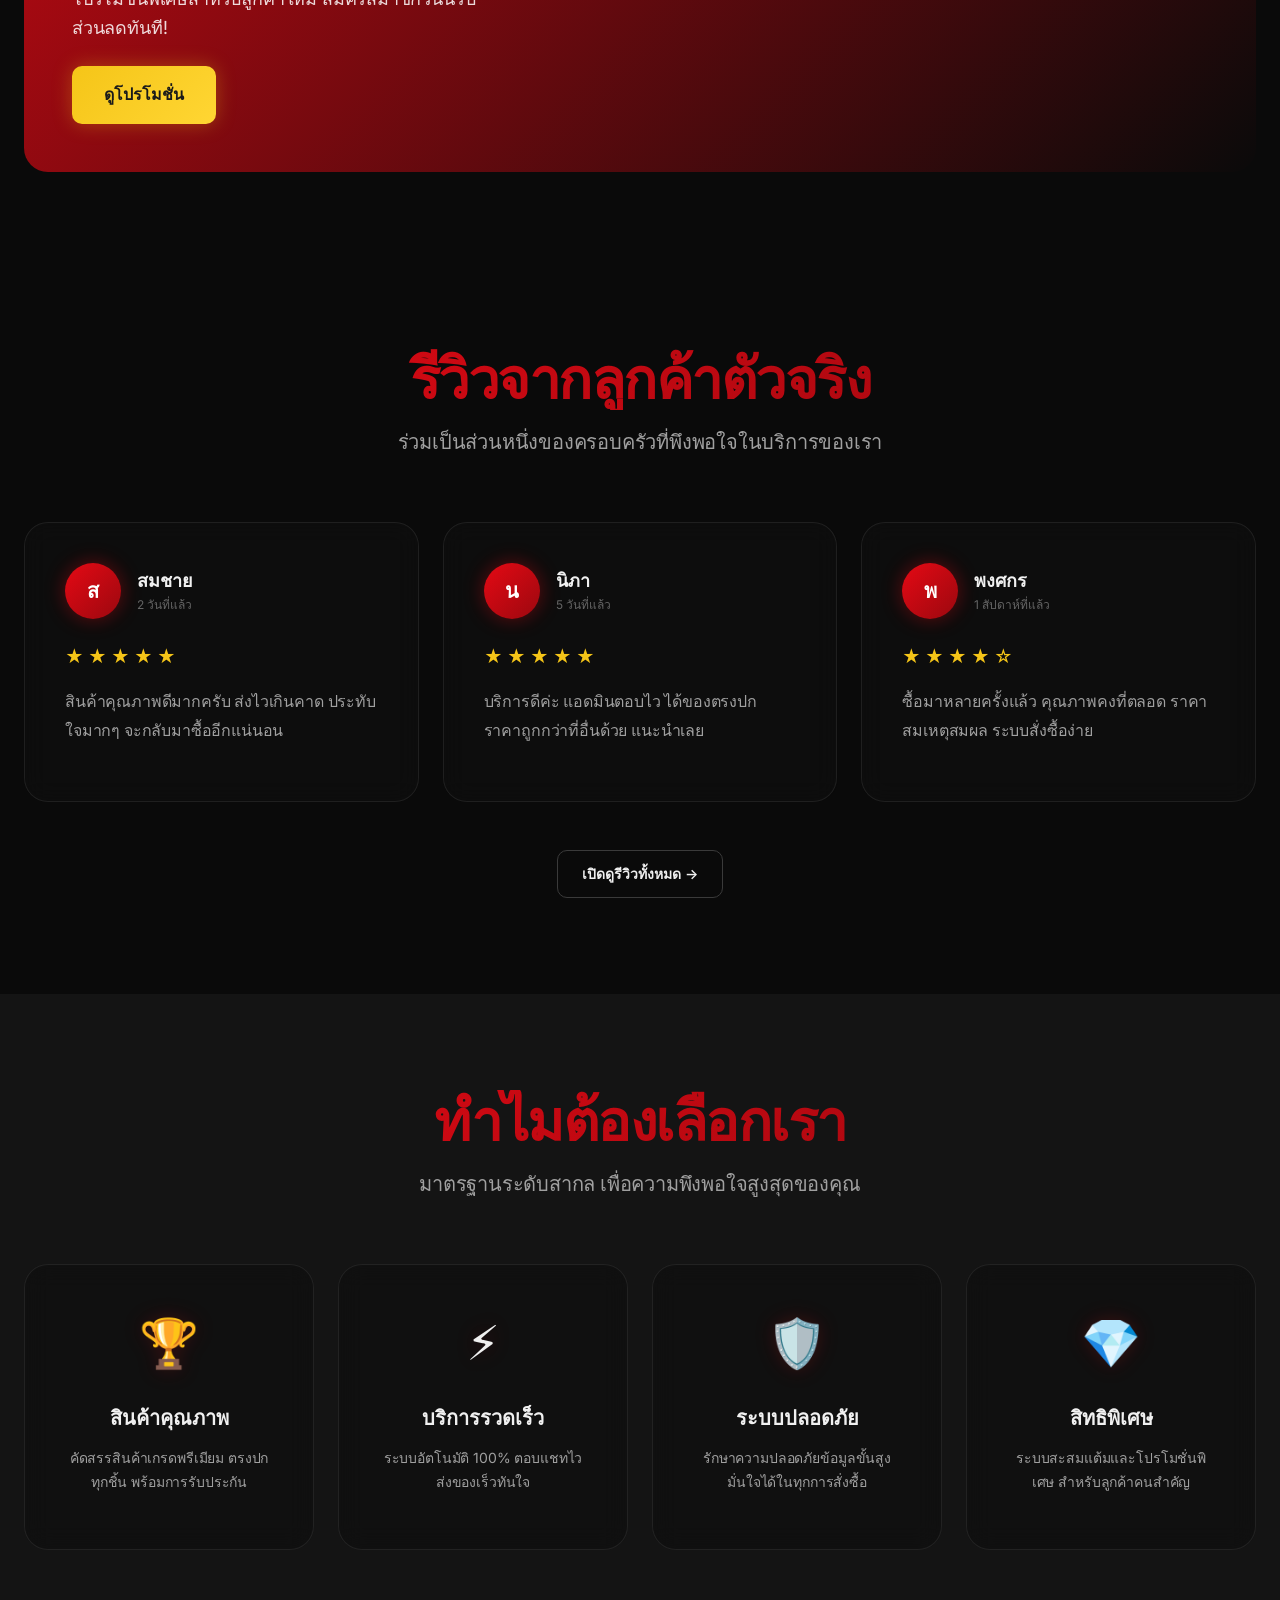
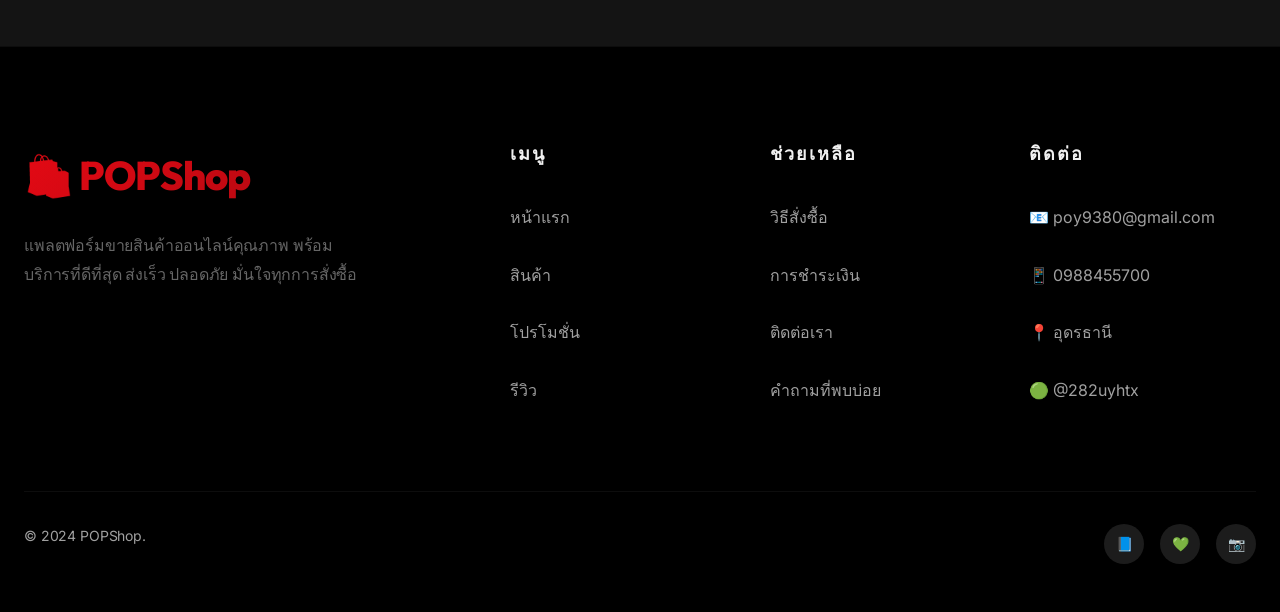
==== commit 7aaa4a8b: "Add files via upload" ====
--- a/index.html
+++ b/index.html
@@ -21,7 +21,8 @@
         <!-- Hero Section -->
         <section class="hero-luxe">
             <div class="hero-bg-luxe">
-                <img src="/images/hero-banner.webp" alt="Hero Banner" onerror="this.style.display='none'">
+                <img src="/images/hero-banner-movie.webp" alt="Hero Banner"
+                    onerror="this.src='/images/hero-banner.webp'; this.onerror=null;">
             </div>
             <div class="container luxe-centered">
                 <div class="hero-content-luxe fade-in">
--- a/css/variables.css
+++ b/css/variables.css
@@ -39,6 +39,7 @@
     --gradient-primary: linear-gradient(135deg, #e50914 0%, #9b080f 100%);
     --gradient-hero: linear-gradient(180deg, rgba(10, 10, 10, 0) 0%, rgba(10, 10, 10, 0.6) 50%, #0a0a0a 100%);
     --gradient-card: linear-gradient(145deg, #181818 0%, #0f0f0f 100%);
+    --gradient-gold: linear-gradient(135deg, #f5c518 0%, #ffd633 100%);
     --gradient-luxe: linear-gradient(135deg, rgba(255, 255, 255, 0.05) 0%, rgba(255, 255, 255, 0) 100%);
 
     /* Typography */
--- a/css/components.css
+++ b/css/components.css
@@ -417,10 +417,11 @@
 .product-card-price {
     font-size: var(--text-2xl);
     font-weight: var(--font-extrabold);
-    background: var(--gradient-gold);
-    -webkit-background-clip: text;
-    -webkit-text-fill-color: transparent;
-    background-clip: text;
+    color: var(--color-secondary);
+    /* background: var(--gradient-gold); Removed gradient text for better compatibility */
+    /* -webkit-background-clip: text; */
+    /* -webkit-text-fill-color: transparent; */
+    /* background-clip: text; */
 }
 
 .product-card-price .currency {
@@ -775,6 +776,82 @@
     border-radius: var(--radius-sm);
 }
 
+/* ===== Order Filter Tabs ===== */
+.order-filter-tabs {
+    display: flex;
+    gap: var(--space-1);
+    margin-bottom: var(--space-6);
+    border-bottom: 2px solid var(--color-border);
+    overflow-x: auto;
+    -webkit-overflow-scrolling: touch;
+    scrollbar-width: none;
+}
+
+.order-filter-tabs::-webkit-scrollbar {
+    display: none;
+}
+
+.order-filter-tab {
+    position: relative;
+    padding: var(--space-3) var(--space-5);
+    font-weight: var(--font-medium);
+    font-size: var(--text-sm);
+    color: var(--color-text-muted);
+    background: none;
+    border: none;
+    border-bottom: 2px solid transparent;
+    margin-bottom: -2px;
+    cursor: pointer;
+    transition: color var(--transition-fast), border-color var(--transition-fast), background var(--transition-fast);
+    white-space: nowrap;
+    display: inline-flex;
+    align-items: center;
+    gap: var(--space-2);
+    border-radius: var(--radius-md) var(--radius-md) 0 0;
+}
+
+.order-filter-tab:hover {
+    color: var(--color-text-secondary);
+    background: rgba(255, 255, 255, 0.03);
+}
+
+.order-filter-tab.active {
+    color: var(--color-primary);
+    border-bottom-color: var(--color-primary);
+    background: rgba(229, 9, 20, 0.05);
+}
+
+.order-tab-count {
+    display: inline-flex;
+    align-items: center;
+    justify-content: center;
+    min-width: 20px;
+    height: 20px;
+    padding: 0 6px;
+    font-size: 11px;
+    font-weight: var(--font-bold);
+    color: white;
+    background: var(--color-primary);
+    border-radius: var(--radius-pill);
+    line-height: 1;
+}
+
+.order-filter-tab.active .order-tab-count {
+    background: var(--color-primary);
+    color: white;
+}
+
+@media (max-width: 768px) {
+    .order-filter-tabs {
+        gap: 0;
+    }
+
+    .order-filter-tab {
+        padding: var(--space-2) var(--space-3);
+        font-size: var(--text-xs);
+    }
+}
+
 /* ===== Order Card ===== */
 .order-card {
     background: var(--color-surface);
@@ -825,6 +902,22 @@
     color: var(--color-text);
     background: rgba(255, 255, 255, 0.05);
 }
+
+.order-card-delete {
+    padding: var(--space-2);
+    cursor: pointer;
+    font-size: var(--text-lg);
+    color: rgba(231, 76, 60, 0.6);
+    transition: all var(--transition-fast);
+    border-radius: var(--radius-sm);
+}
+
+.order-card-delete:hover {
+    color: var(--color-danger);
+    background: rgba(231, 76, 60, 0.1);
+    transform: scale(1.1);
+}
+
 
 /* ===== Payment Section ===== */
 .payment-section {
--- a/css/luxe.css
+++ b/css/luxe.css
@@ -71,6 +71,23 @@
     width: 100%;
     height: 100%;
     object-fit: cover;
+    opacity: 0.6;
+    /* Slight fade to allow text to pop */
+    mix-blend-mode: overlay;
+    /* Optional: for a cinematic feel */
+}
+
+/* Gradient overlay to ensure text readability against any image */
+.hero-luxe::after {
+    content: '';
+    position: absolute;
+    bottom: 0;
+    left: 0;
+    width: 100%;
+    height: 50%;
+    background: linear-gradient(to top, var(--color-bg), transparent);
+    pointer-events: none;
+    z-index: 1;
 }
 
 .hero-bg-luxe::after {
@@ -294,4 +311,117 @@
     .footer-grid {
         gap: var(--space-12);
     }
+}
+
+/* ===== Luxe Contact Sidebar ===== */
+.luxe-contact-sidebar {
+    position: fixed;
+    right: 0;
+    top: 50%;
+    transform: translateY(-50%) translateX(calc(100% - 60px));
+    z-index: 2000;
+    transition: transform 0.5s cubic-bezier(0.4, 0, 0.2, 1);
+    display: flex;
+    align-items: center;
+}
+
+.luxe-contact-sidebar.active {
+    transform: translateY(-50%) translateX(0);
+}
+
+.luxe-contact-toggle {
+    width: 60px;
+    height: 60px;
+    background: linear-gradient(135deg, #f5c518, #d4a017);
+    border-radius: 50% 0 0 50%;
+    display: flex;
+    align-items: center;
+    justify-content: center;
+    cursor: pointer;
+    box-shadow: -5px 0 20px rgba(0, 0, 0, 0.3);
+    color: #000;
+    font-size: 24px;
+    transition: all 0.3s ease;
+    border: 2px solid rgba(255, 255, 255, 0.2);
+    border-right: none;
+}
+
+.luxe-contact-toggle:hover {
+    padding-right: 10px;
+}
+
+.luxe-contact-toggle span {
+    transition: transform 0.5s ease;
+}
+
+.luxe-contact-sidebar.active .luxe-contact-toggle span {
+    transform: rotate(180deg);
+}
+
+.luxe-contact-body {
+    background: rgba(20, 20, 20, 0.85);
+    backdrop-filter: blur(25px);
+    -webkit-backdrop-filter: blur(25px);
+    border: 1px solid rgba(255, 255, 255, 0.1);
+    border-right: none;
+    border-radius: 20px 0 0 20px;
+    padding: var(--space-6);
+    display: flex;
+    flex-direction: column;
+    gap: var(--space-5);
+    min-width: 80px;
+    box-shadow: -10px 0 40px rgba(0, 0, 0, 0.5);
+}
+
+.luxe-contact-item {
+    width: 54px;
+    height: 54px;
+    border-radius: 50%;
+    display: flex;
+    align-items: center;
+    justify-content: center;
+    font-size: 24px;
+    transition: all 0.3s cubic-bezier(0.175, 0.885, 0.32, 1.275);
+    text-decoration: none;
+    filter: grayscale(0.2) brightness(0.9);
+}
+
+.luxe-contact-item:hover {
+    transform: scale(1.15) rotate(5deg);
+    filter: grayscale(0) brightness(1.2);
+    box-shadow: 0 0 20px rgba(255, 255, 255, 0.2);
+}
+
+.luxe-contact-header {
+    font-size: 10px;
+    text-transform: uppercase;
+    letter-spacing: 2px;
+    color: var(--color-text-muted);
+    writing-mode: vertical-rl;
+    text-orientation: mixed;
+    margin-bottom: var(--space-4);
+    font-weight: 800;
+}
+
+/* Mobile Responsive */
+@media (max-width: 480px) {
+    .luxe-contact-sidebar {
+        transform: translateY(-50%) translateX(calc(100% - 50px));
+    }
+
+    .luxe-contact-toggle {
+        width: 50px;
+        height: 50px;
+    }
+
+    .luxe-contact-body {
+        padding: var(--space-4);
+        min-width: 70px;
+    }
+
+    .luxe-contact-item {
+        width: 46px;
+        height: 46px;
+        font-size: 20px;
+    }
 }
